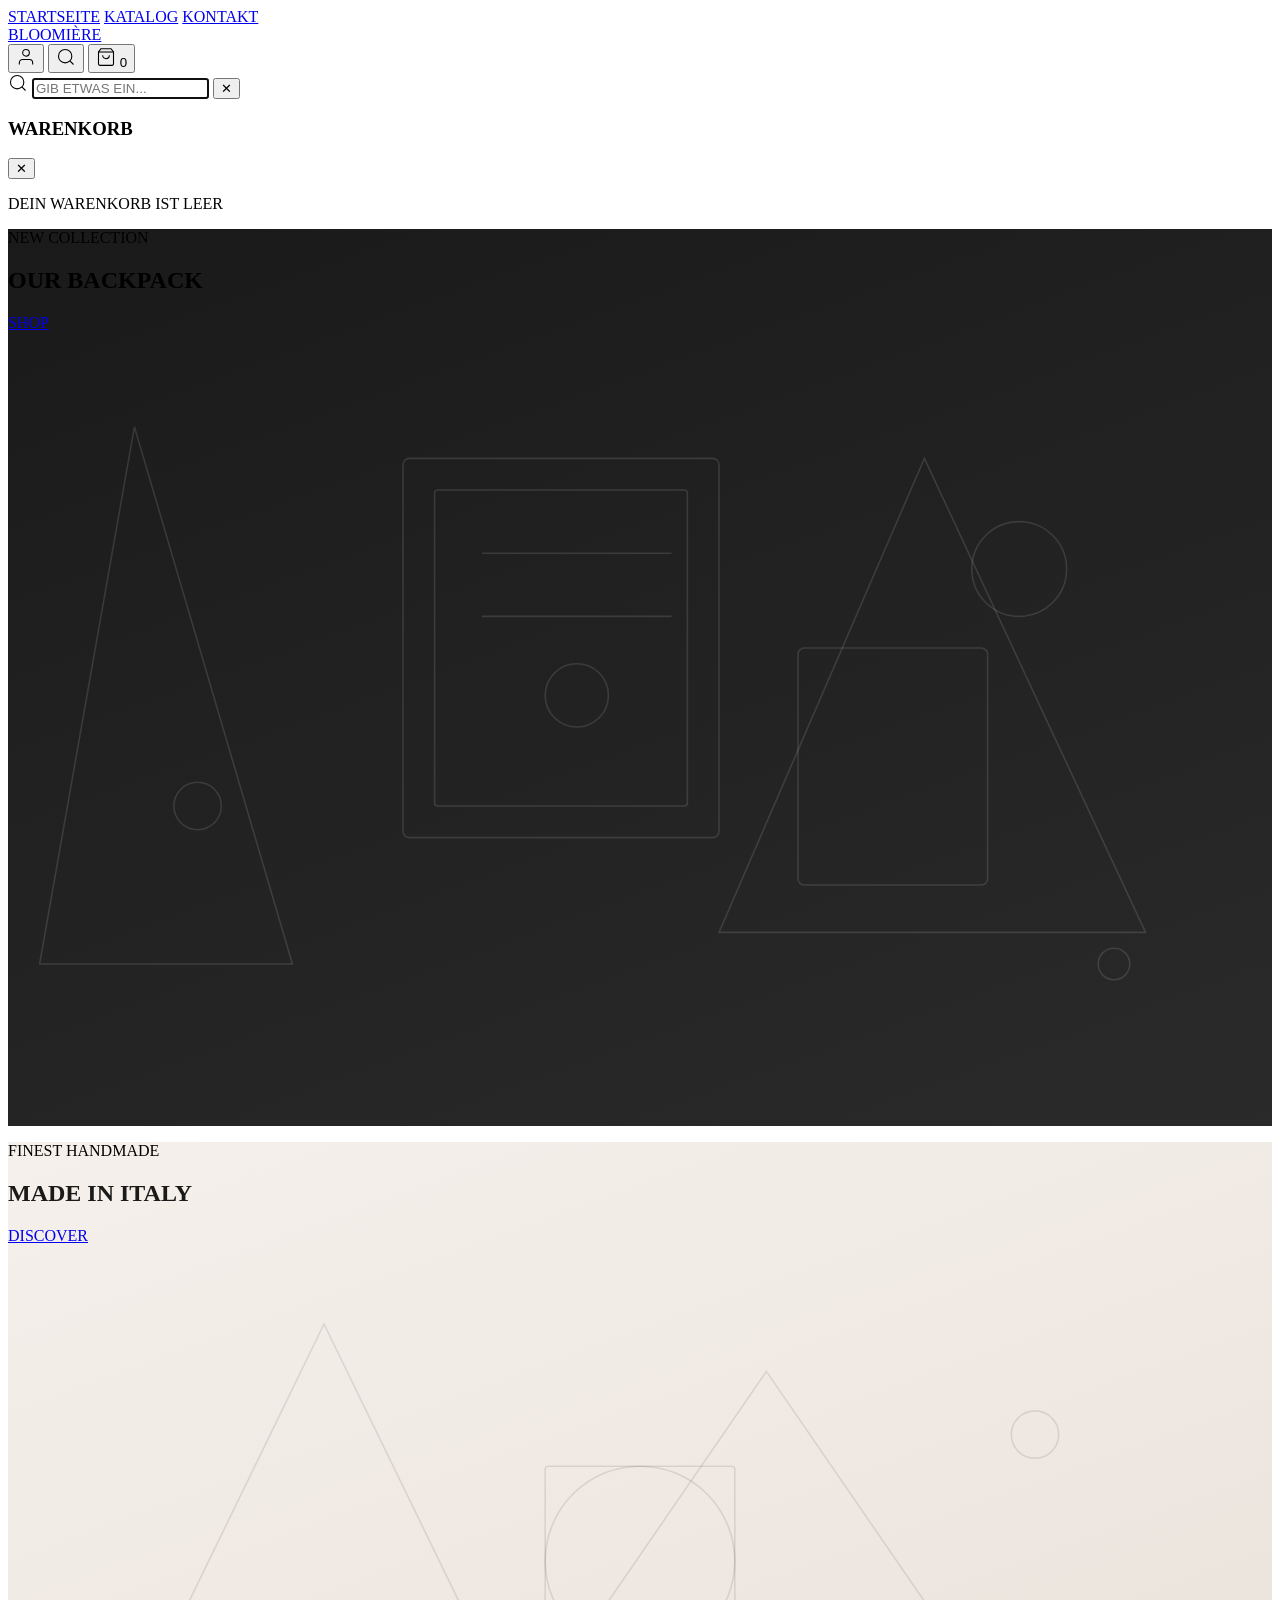
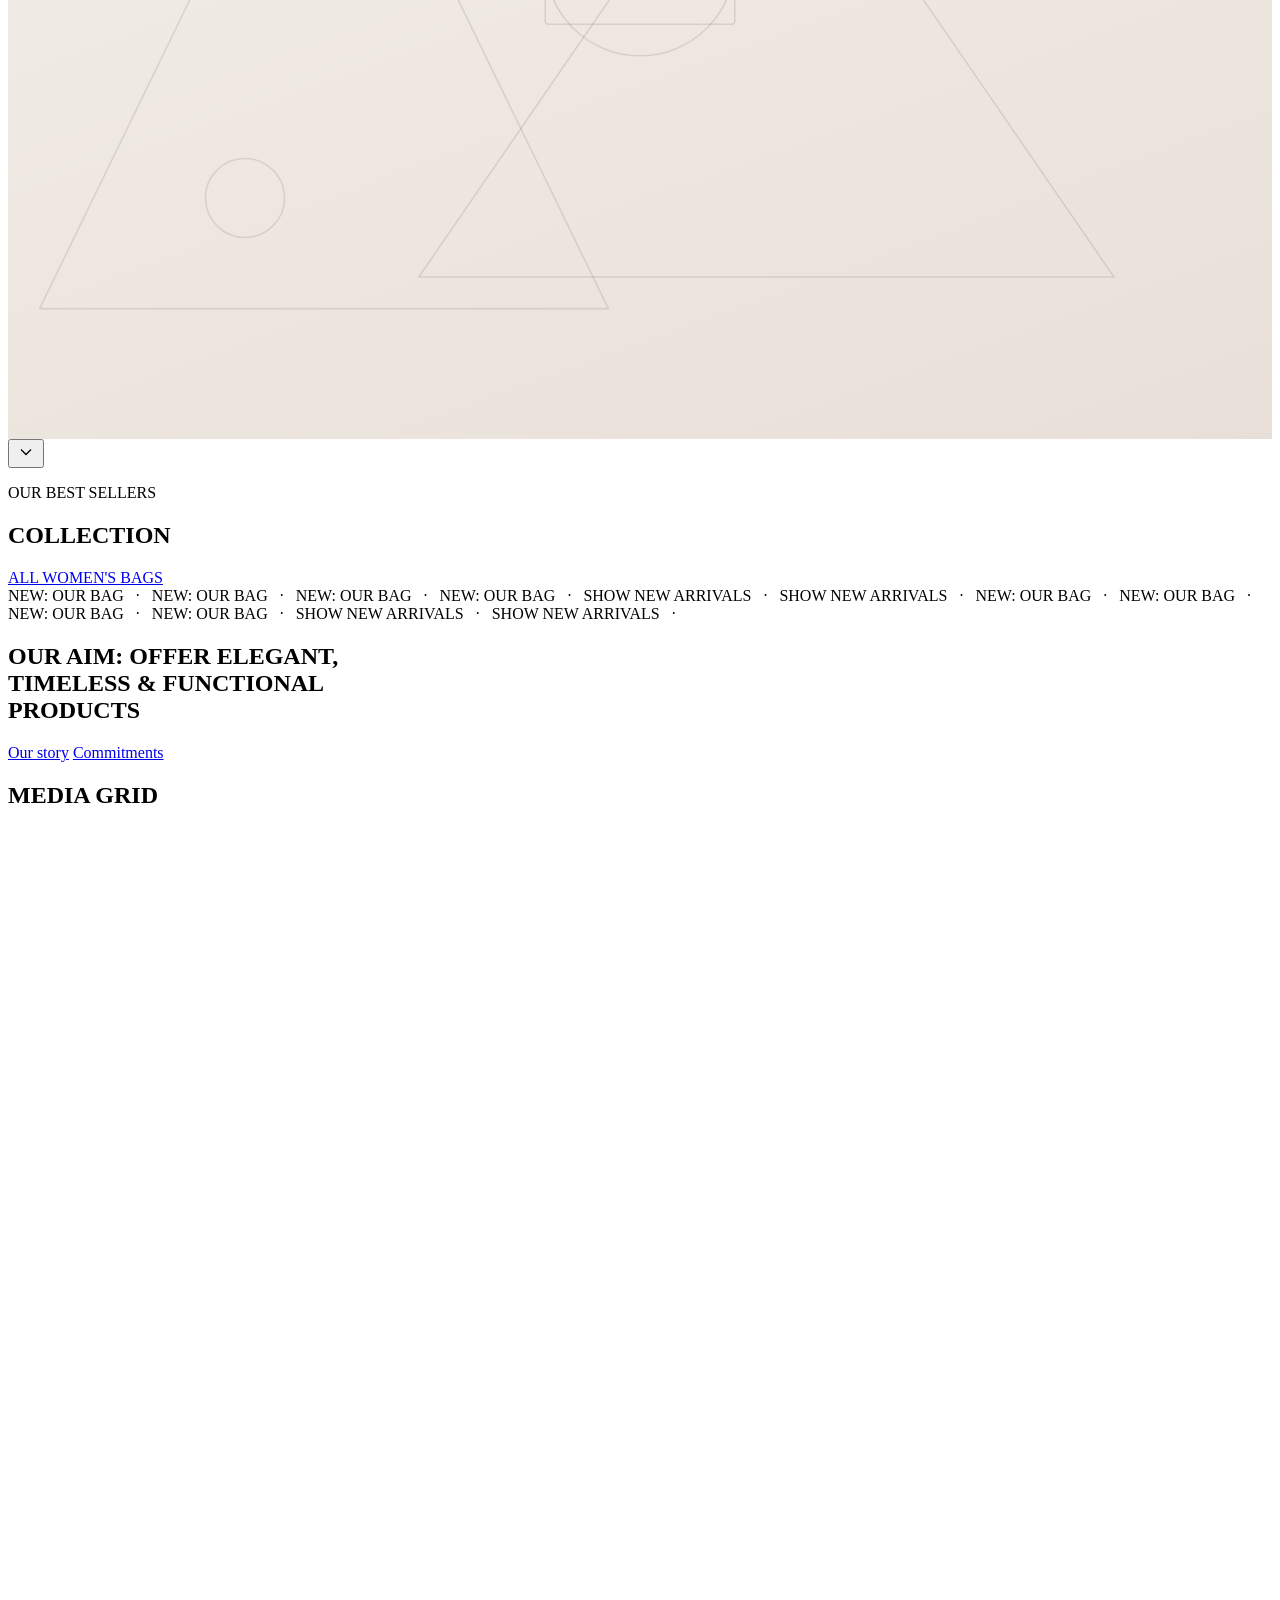
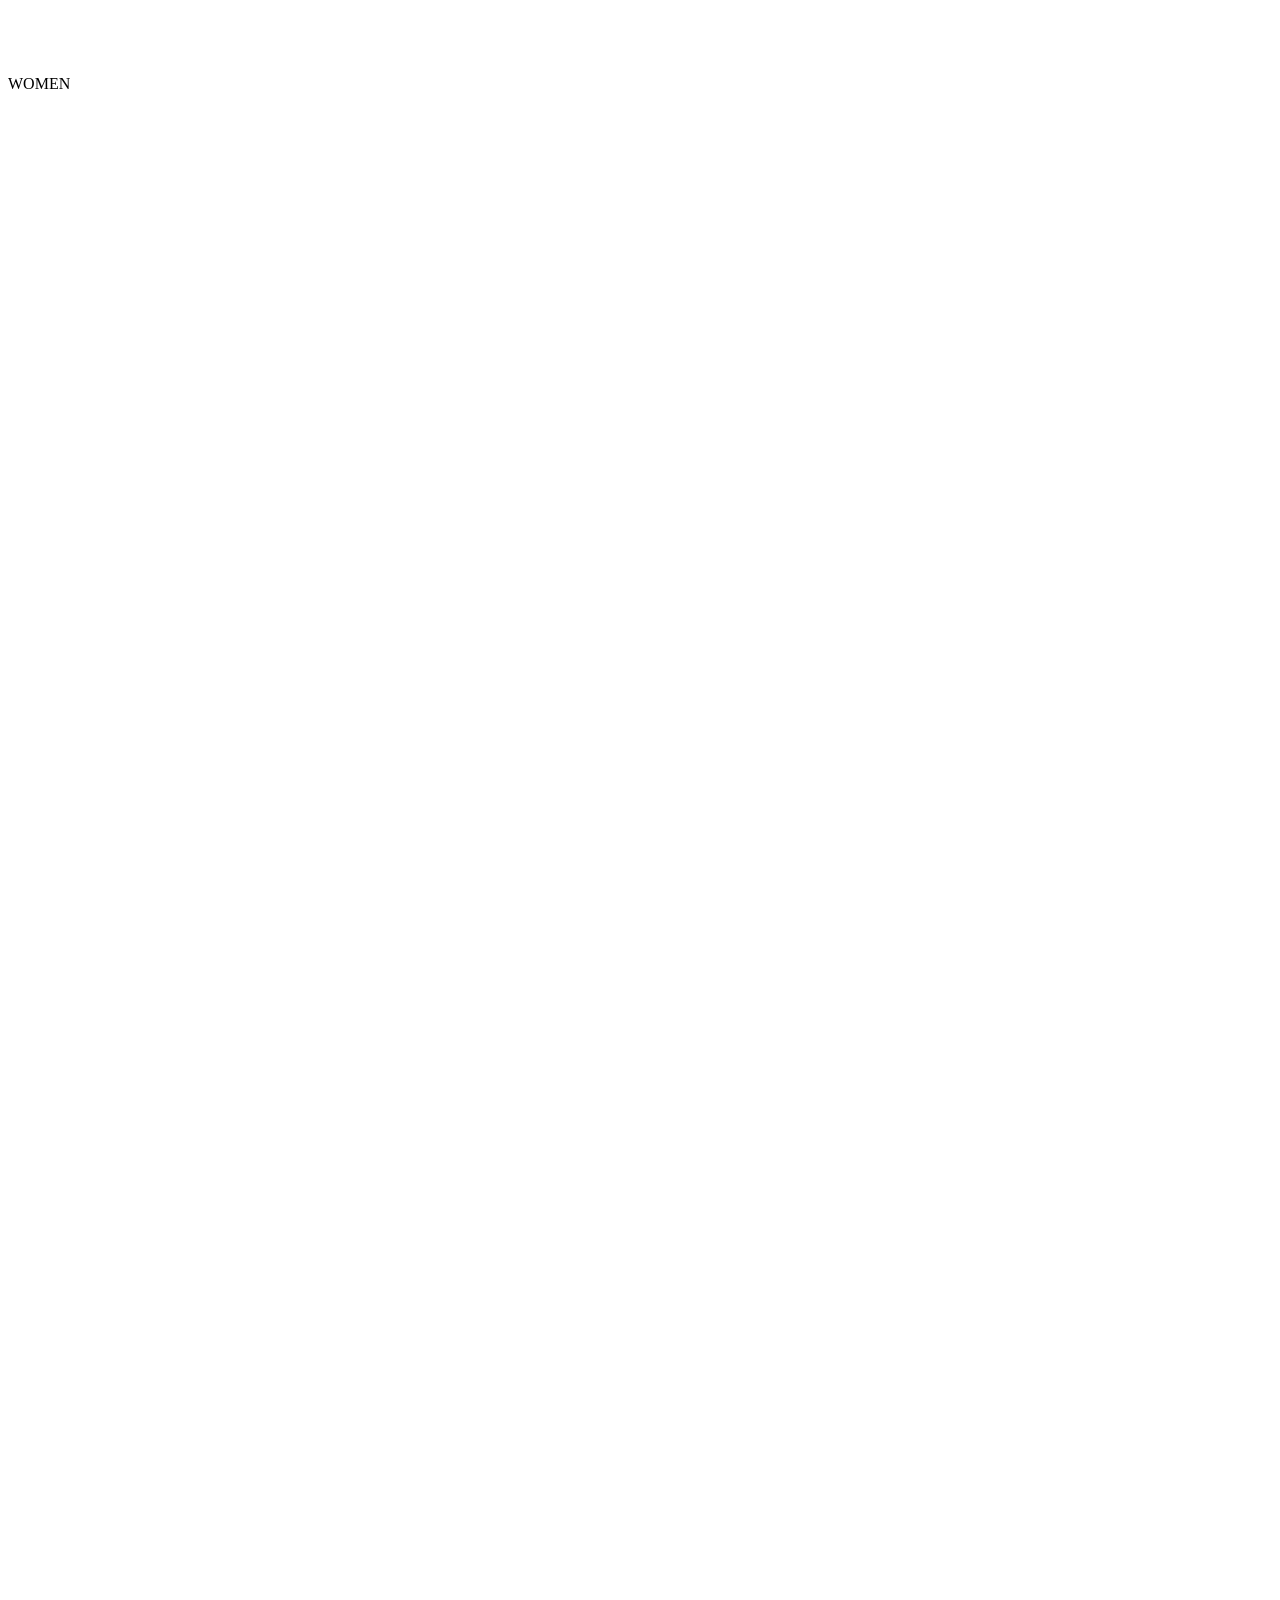
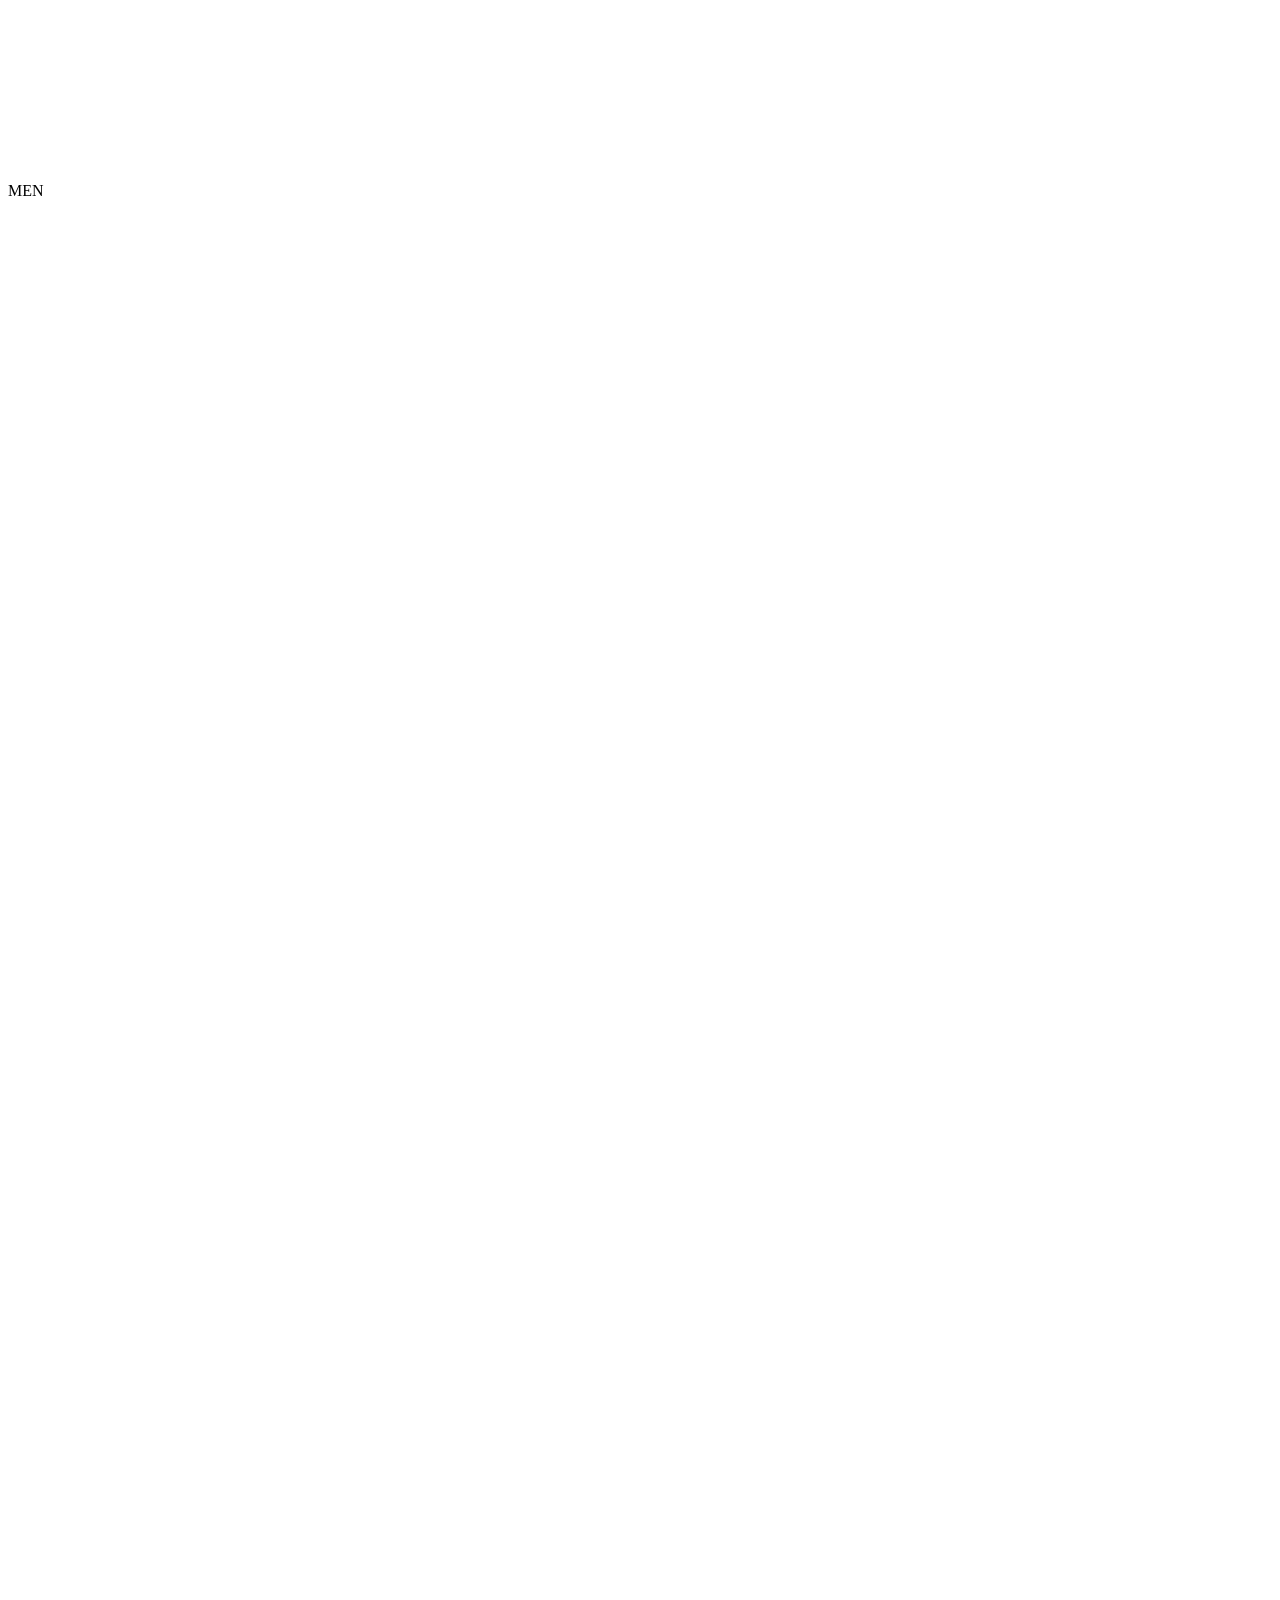
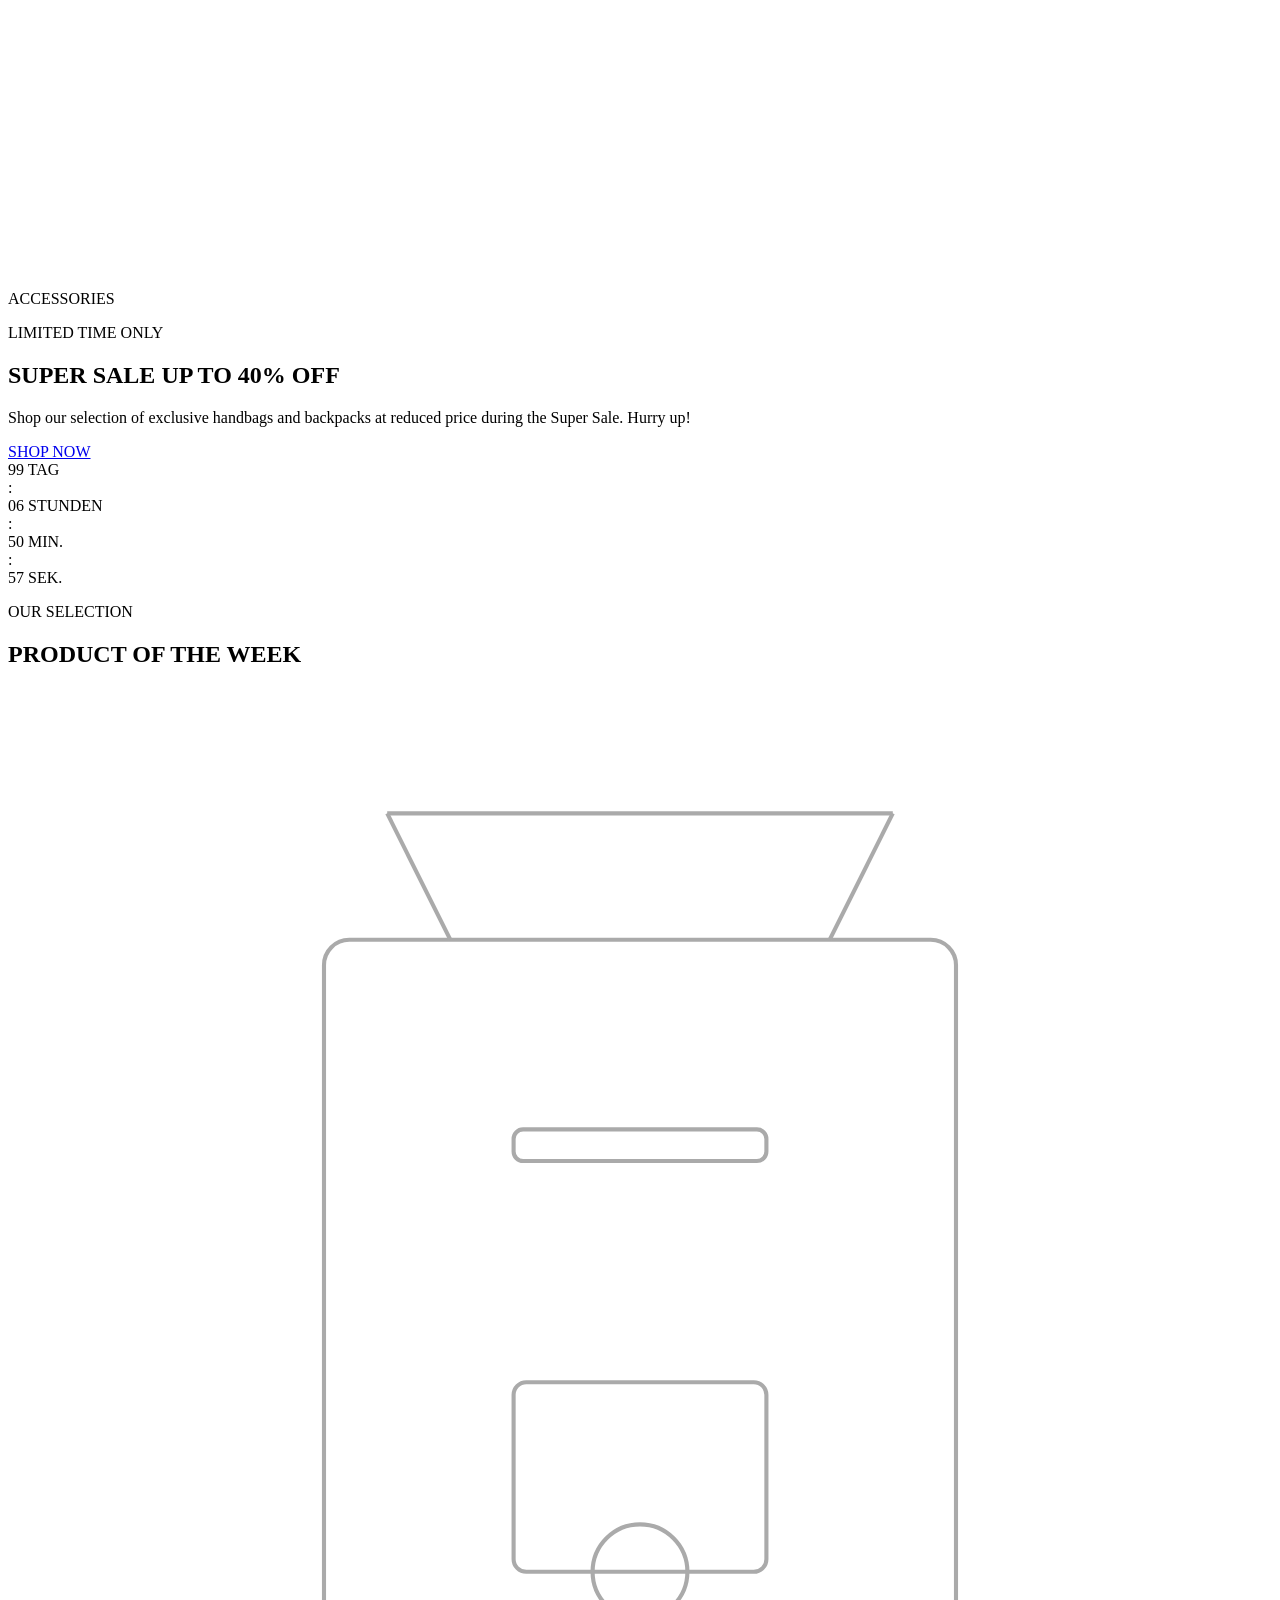
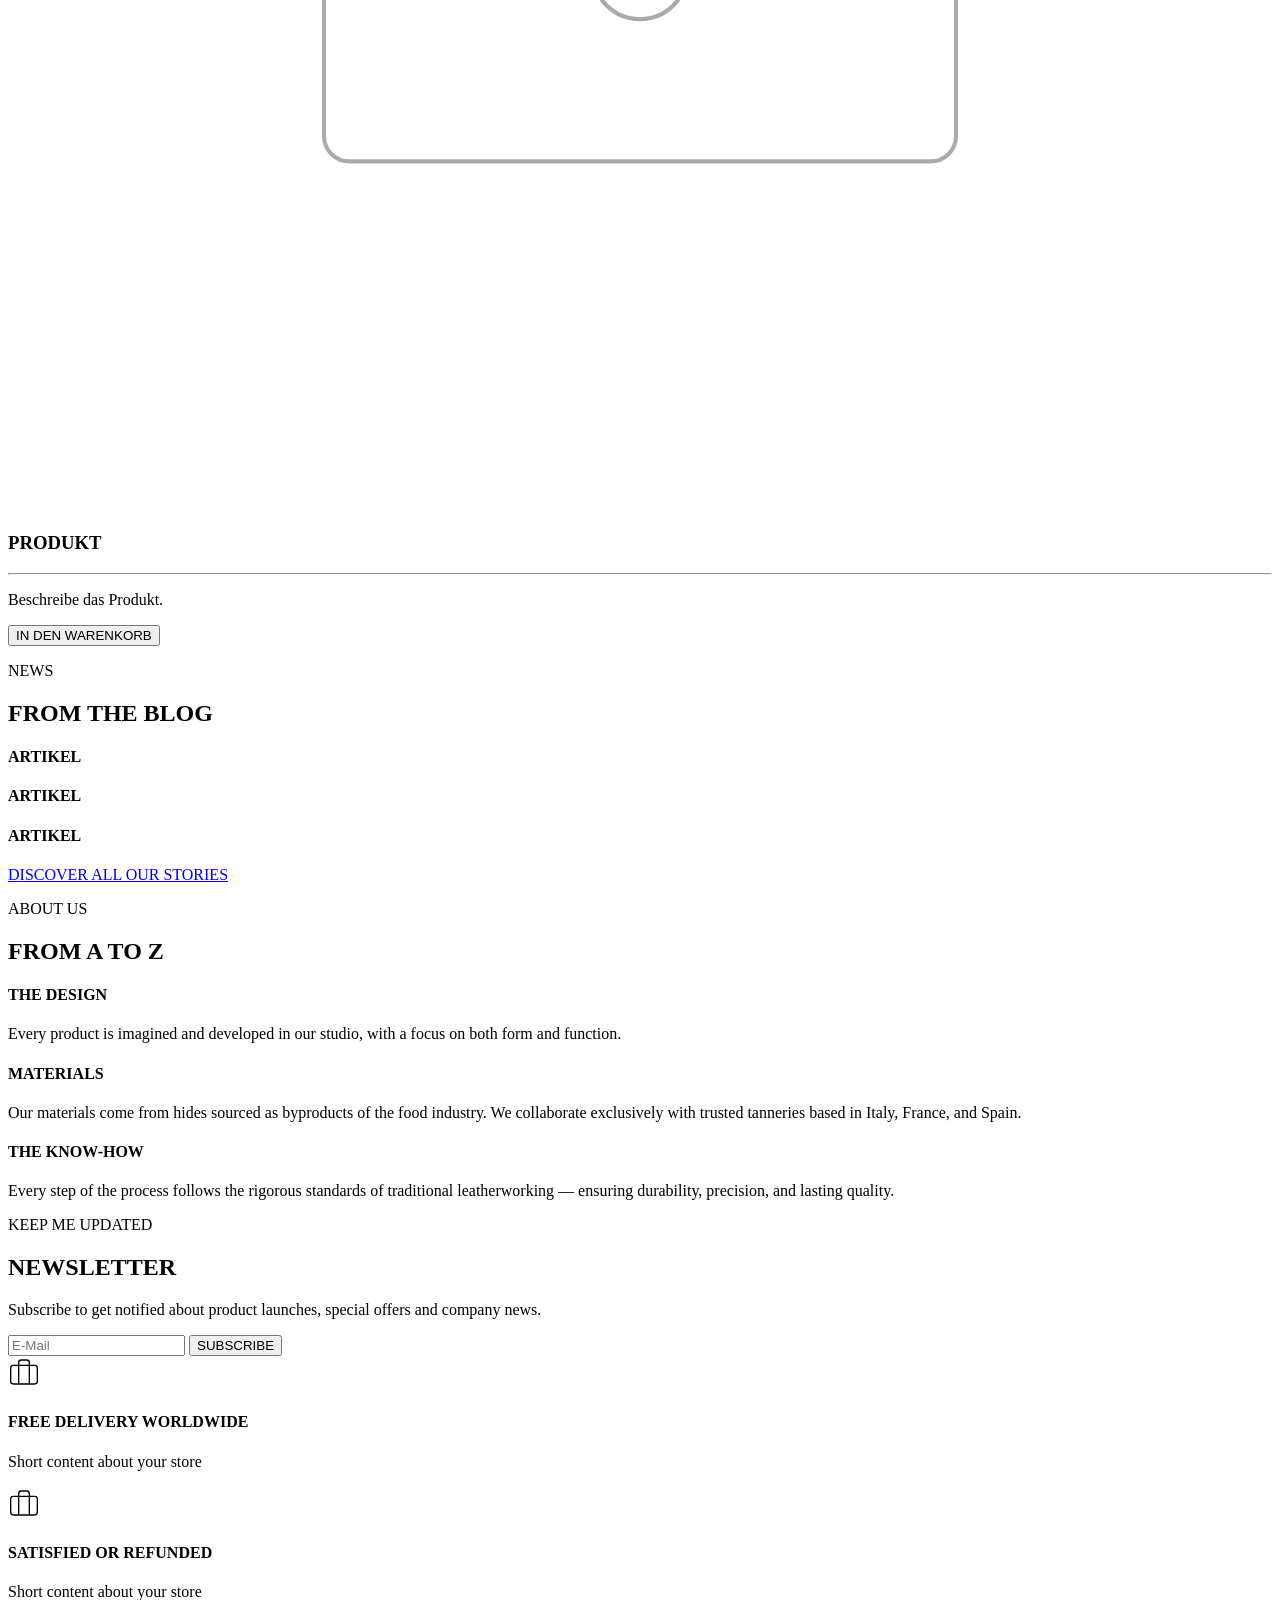
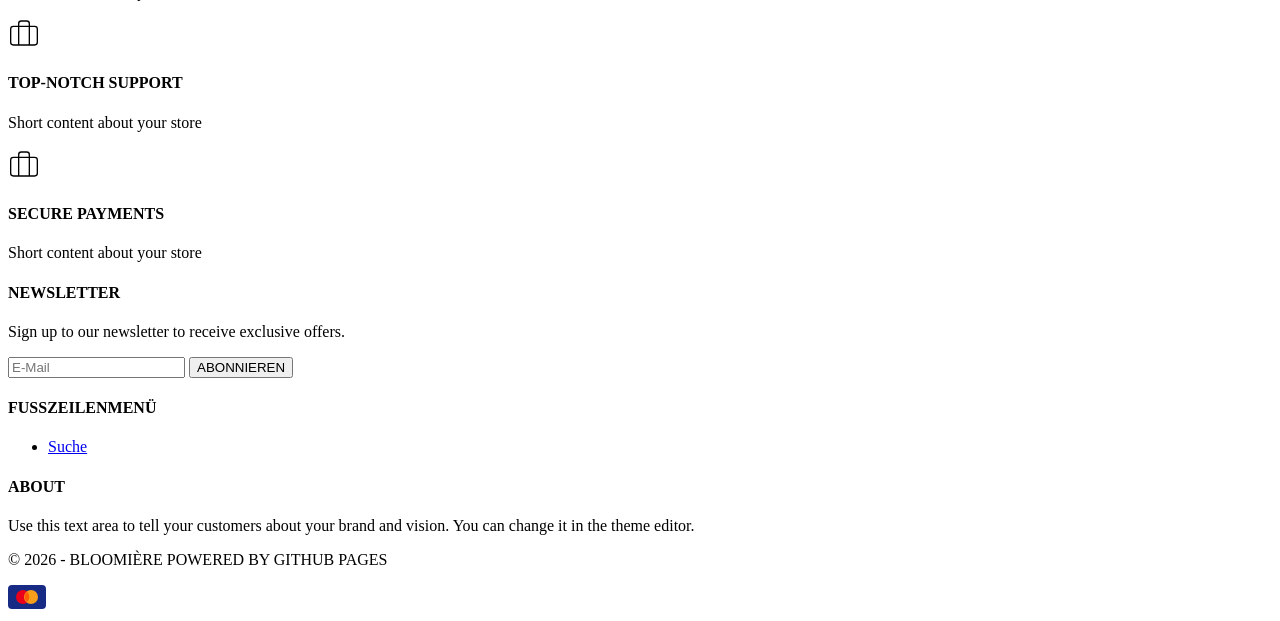
==== index.html @ 952fae88 "Add files via upload" ====
<!DOCTYPE html>
<html lang="en">
<head>
  <meta charset="UTF-8"/>
  <meta name="viewport" content="width=device-width, initial-scale=1.0"/>
  <title>BLOOMIÈRE</title>
  <link rel="stylesheet" href="css/style.css"/>
  <link href="https://fonts.googleapis.com/css2?family=Cormorant+Garamond:ital,wght@0,300;0,400;0,500;1,300;1,400&family=Jost:wght@200;300;400;500&display=swap" rel="stylesheet"/>
</head>
<body>

  <!-- ======================== HEADER ======================== -->
  <header class="header" id="header">
    <nav class="header__nav">
      <a href="index.html" class="nav__link">STARTSEITE</a>
      <a href="catalogue.html" class="nav__link">KATALOG</a>
      <a href="contact.html" class="nav__link">KONTAKT</a>
    </nav>

    <a href="index.html" class="header__logo">BLOOMIÈRE</a>

    <div class="header__icons">
      <button class="icon-btn" id="accountBtn" aria-label="Account">
        <svg width="20" height="20" viewBox="0 0 24 24" fill="none" stroke="currentColor" stroke-width="1.3"><path d="M20 21v-2a4 4 0 0 0-4-4H8a4 4 0 0 0-4 4v2"/><circle cx="12" cy="7" r="4"/></svg>
      </button>
      <button class="icon-btn" id="searchBtn" aria-label="Search">
        <svg width="20" height="20" viewBox="0 0 24 24" fill="none" stroke="currentColor" stroke-width="1.3"><circle cx="11" cy="11" r="8"/><path d="m21 21-4.35-4.35"/></svg>
      </button>
      <button class="icon-btn" id="cartBtn" aria-label="Cart">
        <svg width="20" height="20" viewBox="0 0 24 24" fill="none" stroke="currentColor" stroke-width="1.3"><path d="M6 2 3 6v14a2 2 0 0 0 2 2h14a2 2 0 0 0 2-2V6l-3-4z"/><line x1="3" y1="6" x2="21" y2="6"/><path d="M16 10a4 4 0 0 1-8 0"/></svg>
        <span class="cart-badge" id="cartBadge">0</span>
      </button>
    </div>
  </header>

  <!-- ======================== SEARCH OVERLAY ======================== -->
  <div class="search-overlay" id="searchOverlay">
    <div class="search-overlay__inner">
      <svg width="20" height="20" viewBox="0 0 24 24" fill="none" stroke="currentColor" stroke-width="1.3"><circle cx="11" cy="11" r="8"/><path d="m21 21-4.35-4.35"/></svg>
      <input type="text" placeholder="GIB ETWAS EIN..." class="search-input" autofocus/>
      <button class="search-close" id="searchClose">✕</button>
    </div>
  </div>

  <!-- ======================== CART DRAWER ======================== -->
  <div class="cart-drawer" id="cartDrawer">
    <div class="cart-drawer__header">
      <h3>WARENKORB</h3>
      <button class="cart-drawer__close" id="cartClose">✕</button>
    </div>
    <div class="cart-drawer__body">
      <p class="cart-empty">DEIN WARENKORB IST LEER</p>
    </div>
  </div>
  <div class="overlay" id="overlay"></div>

  <!-- ======================== HERO SLIDESHOW ======================== -->
  <section class="hero">
    <div class="hero__slide active" style="background: linear-gradient(160deg, #1a1a1a 0%, #2a2a2a 100%);">
      <div class="hero__slide-content">
        <p class="hero__eyebrow">NEW COLLECTION</p>
        <h1 class="hero__title">OUR BACKPACK</h1>
        <a href="catalogue.html" class="btn btn--outline-white">SHOP</a>
      </div>
      <!-- Decorative line art SVG background -->
      <svg class="hero__art" viewBox="0 0 800 500" fill="none" xmlns="http://www.w3.org/2000/svg">
        <g stroke="rgba(255,255,255,0.12)" stroke-width="1">
          <rect x="250" y="80" width="200" height="240" rx="4"/>
          <rect x="270" y="100" width="160" height="200" rx="2"/>
          <line x1="300" y1="140" x2="420" y2="140"/>
          <line x1="300" y1="180" x2="420" y2="180"/>
          <circle cx="360" cy="230" r="20"/>
          <polygon points="80,60 180,400 20,400"/>
          <polygon points="580,80 720,380 450,380"/>
          <circle cx="640" cy="150" r="30"/>
          <circle cx="120" cy="300" r="15"/>
          <circle cx="700" cy="400" r="10"/>
          <rect x="500" y="200" width="120" height="150" rx="4"/>
        </g>
      </svg>
    </div>
    <div class="hero__slide" style="background: linear-gradient(160deg, #f5f0eb 0%, #e8e0d8 100%);">
      <div class="hero__slide-content dark">
        <p class="hero__eyebrow">FINEST HANDMADE</p>
        <h1 class="hero__title" style="color:#1a1a1a">MADE IN ITALY</h1>
        <a href="catalogue.html" class="btn btn--outline-dark">DISCOVER</a>
      </div>
      <svg class="hero__art" viewBox="0 0 800 500" fill="none" xmlns="http://www.w3.org/2000/svg">
        <g stroke="rgba(0,0,0,0.1)" stroke-width="1">
          <polygon points="200,50 380,420 20,420"/>
          <polygon points="480,80 700,400 260,400"/>
          <circle cx="400" cy="200" r="60"/>
          <circle cx="150" cy="350" r="25"/>
          <circle cx="650" cy="120" r="15"/>
          <rect x="340" y="140" width="120" height="100" rx="2"/>
        </g>
      </svg>
    </div>
    <button class="hero__arrow hero__arrow--down" id="heroNext">
      <svg width="20" height="20" viewBox="0 0 24 24" fill="none" stroke="currentColor" stroke-width="1.5"><path d="m6 9 6 6 6-6"/></svg>
    </button>
  </section>

  <!-- ======================== BESTSELLERS ======================== -->
  <section class="section section--light">
    <div class="section__header">
      <p class="section__eyebrow">OUR BEST SELLERS</p>
      <h2 class="section__title">COLLECTION</h2>
    </div>
    <div class="products-grid" id="productsGrid">
      <!-- filled by JS -->
    </div>
    <div class="section__cta">
      <a href="catalogue.html" class="btn btn--black">ALL WOMEN'S BAGS</a>
    </div>
  </section>

  <!-- ======================== SCROLLING TEXT ======================== -->
  <div class="marquee">
    <div class="marquee__track">
      <span>NEW: OUR BAG &nbsp;&nbsp;·&nbsp;&nbsp; NEW: OUR BAG &nbsp;&nbsp;·&nbsp;&nbsp; NEW: OUR BAG &nbsp;&nbsp;·&nbsp;&nbsp; NEW: OUR BAG &nbsp;&nbsp;·&nbsp;&nbsp; SHOW NEW ARRIVALS &nbsp;&nbsp;·&nbsp;&nbsp; SHOW NEW ARRIVALS &nbsp;&nbsp;·&nbsp;&nbsp;</span>
      <span>NEW: OUR BAG &nbsp;&nbsp;·&nbsp;&nbsp; NEW: OUR BAG &nbsp;&nbsp;·&nbsp;&nbsp; NEW: OUR BAG &nbsp;&nbsp;·&nbsp;&nbsp; NEW: OUR BAG &nbsp;&nbsp;·&nbsp;&nbsp; SHOW NEW ARRIVALS &nbsp;&nbsp;·&nbsp;&nbsp; SHOW NEW ARRIVALS &nbsp;&nbsp;·&nbsp;&nbsp;</span>
    </div>
  </div>

  <!-- ======================== OUR AIM ======================== -->
  <section class="section section--light aim-section">
    <h2 class="aim-title">OUR AIM: OFFER ELEGANT,<br/>TIMELESS & FUNCTIONAL<br/>PRODUCTS</h2>
    <div class="aim-links">
      <a href="#" class="aim-link active">Our story</a>
      <a href="#" class="aim-link">Commitments</a>
    </div>
  </section>

  <!-- ======================== MEDIA GRID ======================== -->
  <section class="section section--light">
    <div class="section__header">
      <h2 class="section__title">MEDIA GRID</h2>
    </div>
    <div class="media-grid">
      <div class="media-card media-card--large media-card--dark">
        <svg viewBox="0 0 600 400" fill="none" xmlns="http://www.w3.org/2000/svg">
          <g stroke="rgba(255,255,255,0.3)" stroke-width="1.2">
            <ellipse cx="200" cy="250" rx="120" ry="80"/>
            <ellipse cx="200" cy="250" rx="80" ry="50"/>
            <line x1="130" y1="200" x2="80" y2="150"/>
            <line x1="270" y1="200" x2="320" y2="150"/>
            <rect x="160" y="270" width="80" height="40" rx="2"/>
            <polygon points="350,80 500,350 200,350"/>
            <rect x="380" y="160" width="80" height="100" rx="3"/>
          </g>
        </svg>
        <span class="media-card__label">WOMEN</span>
      </div>
      <div class="media-card media-card--dark">
        <svg viewBox="0 0 300 400" fill="none" xmlns="http://www.w3.org/2000/svg">
          <g stroke="rgba(255,255,255,0.3)" stroke-width="1.2">
            <rect x="40" y="60" width="100" height="80" rx="4"/>
            <rect x="160" y="60" width="100" height="80" rx="4"/>
            <rect x="40" y="160" width="100" height="80" rx="4"/>
            <rect x="160" y="160" width="100" height="80" rx="4"/>
            <circle cx="70" cy="100" r="25"/>
            <circle cx="200" cy="200" r="30"/>
            <ellipse cx="90" cy="280" rx="40" ry="20"/>
          </g>
        </svg>
        <span class="media-card__label">MEN</span>
      </div>
      <div class="media-card media-card--dark">
        <svg viewBox="0 0 300 400" fill="none" xmlns="http://www.w3.org/2000/svg">
          <g stroke="rgba(255,255,255,0.3)" stroke-width="1.2">
            <rect x="50" y="50" width="200" height="120" rx="4"/>
            <rect x="70" y="80" width="60" height="60" rx="3"/>
            <rect x="170" y="80" width="60" height="60" rx="3"/>
            <rect x="50" y="200" width="200" height="120" rx="4"/>
            <circle cx="150" cy="260" r="40"/>
          </g>
        </svg>
        <span class="media-card__label">ACCESSORIES</span>
      </div>
    </div>
  </section>

  <!-- ======================== COUNTDOWN BANNER ======================== -->
  <section class="countdown-section">
    <div class="countdown-section__text">
      <p class="countdown-section__eyebrow">LIMITED TIME ONLY</p>
      <h2 class="countdown-section__title">SUPER SALE UP TO 40% OFF</h2>
      <p class="countdown-section__sub">Shop our selection of exclusive handbags and backpacks at reduced price during the Super Sale. Hurry up!</p>
      <a href="catalogue.html" class="btn btn--outline-white">SHOP NOW</a>
    </div>
    <div class="countdown">
      <div class="countdown__block">
        <span class="countdown__num" id="days">99</span>
        <span class="countdown__label">TAG</span>
      </div>
      <span class="countdown__sep">:</span>
      <div class="countdown__block">
        <span class="countdown__num" id="hours">06</span>
        <span class="countdown__label">STUNDEN</span>
      </div>
      <span class="countdown__sep">:</span>
      <div class="countdown__block">
        <span class="countdown__num" id="minutes">50</span>
        <span class="countdown__label">MIN.</span>
      </div>
      <span class="countdown__sep">:</span>
      <div class="countdown__block">
        <span class="countdown__num" id="seconds">57</span>
        <span class="countdown__label">SEK.</span>
      </div>
    </div>
  </section>

  <!-- ======================== PRODUCT OF THE WEEK ======================== -->
  <section class="section section--light featured-product">
    <div class="section__header">
      <p class="section__eyebrow">OUR SELECTION</p>
      <h2 class="section__title">PRODUCT OF THE WEEK</h2>
    </div>
    <div class="featured-product__layout">
      <div class="featured-product__img">
        <svg viewBox="0 0 400 450" fill="none" xmlns="http://www.w3.org/2000/svg">
          <g stroke="#aaa" stroke-width="1.3">
            <rect x="100" y="80" width="200" height="260" rx="8"/>
            <line x1="140" y1="80" x2="120" y2="40"/>
            <line x1="260" y1="80" x2="280" y2="40"/>
            <line x1="120" y1="40" x2="280" y2="40"/>
            <rect x="160" y="140" width="80" height="10" rx="3"/>
            <rect x="160" y="220" width="80" height="60" rx="4"/>
            <circle cx="200" cy="280" r="15"/>
          </g>
        </svg>
      </div>
      <div class="featured-product__info">
        <h3 class="featured-product__name">PRODUKT</h3>
        <hr/>
        <p class="featured-product__desc">Beschreibe das Produkt.</p>
        <button class="btn btn--black full-width" onclick="addToCart('Product of the Week', 49.99)">IN DEN WARENKORB</button>
      </div>
    </div>
  </section>

  <!-- ======================== FROM THE BLOG ======================== -->
  <section class="section section--light">
    <div class="section__header">
      <p class="section__eyebrow">NEWS</p>
      <h2 class="section__title">FROM THE BLOG</h2>
    </div>
    <div class="blog-grid">
      <article class="blog-card">
        <div class="blog-card__img blog-card__img--dark"></div>
        <h4 class="blog-card__title">ARTIKEL</h4>
      </article>
      <article class="blog-card">
        <div class="blog-card__img blog-card__img--dark"></div>
        <h4 class="blog-card__title">ARTIKEL</h4>
      </article>
      <article class="blog-card">
        <div class="blog-card__img blog-card__img--dark"></div>
        <h4 class="blog-card__title">ARTIKEL</h4>
      </article>
    </div>
    <div class="section__cta">
      <a href="#" class="btn btn--black">DISCOVER ALL OUR STORIES</a>
    </div>
  </section>

  <!-- ======================== FROM A TO Z ======================== -->
  <section class="section section--light">
    <div class="section__header">
      <p class="section__eyebrow">ABOUT US</p>
      <h2 class="section__title">FROM A TO Z</h2>
    </div>
    <div class="values-grid">
      <div class="values-card">
        <h4>THE DESIGN</h4>
        <p>Every product is imagined and developed in our studio, with a focus on both form and function.</p>
      </div>
      <div class="values-card">
        <h4>MATERIALS</h4>
        <p>Our materials come from hides sourced as byproducts of the food industry. We collaborate exclusively with trusted tanneries based in Italy, France, and Spain.</p>
      </div>
      <div class="values-card">
        <h4>THE KNOW-HOW</h4>
        <p>Every step of the process follows the rigorous standards of traditional leatherworking — ensuring durability, precision, and lasting quality.</p>
      </div>
    </div>
  </section>

  <!-- ======================== NEWSLETTER ======================== -->
  <section class="newsletter">
    <p class="newsletter__eyebrow">KEEP ME UPDATED</p>
    <h2 class="newsletter__title">NEWSLETTER</h2>
    <p class="newsletter__sub">Subscribe to get notified about product launches, special offers and company news.</p>
    <div class="newsletter__form">
      <input type="email" placeholder="E-Mail" class="newsletter__input"/>
      <button class="btn btn--outline-white">SUBSCRIBE</button>
    </div>
  </section>

  <!-- ======================== TRUST ICONS ======================== -->
  <section class="trust-bar">
    <div class="trust-item">
      <svg width="32" height="32" viewBox="0 0 24 24" fill="none" stroke="currentColor" stroke-width="1"><rect x="2" y="7" width="20" height="14" rx="2"/><path d="M16 21V5a2 2 0 0 0-2-2h-4a2 2 0 0 0-2 2v16"/></svg>
      <h4>FREE DELIVERY WORLDWIDE</h4>
      <p>Short content about your store</p>
    </div>
    <div class="trust-item">
      <svg width="32" height="32" viewBox="0 0 24 24" fill="none" stroke="currentColor" stroke-width="1"><rect x="2" y="7" width="20" height="14" rx="2"/><path d="M16 21V5a2 2 0 0 0-2-2h-4a2 2 0 0 0-2 2v16"/></svg>
      <h4>SATISFIED OR REFUNDED</h4>
      <p>Short content about your store</p>
    </div>
    <div class="trust-item">
      <svg width="32" height="32" viewBox="0 0 24 24" fill="none" stroke="currentColor" stroke-width="1"><rect x="2" y="7" width="20" height="14" rx="2"/><path d="M16 21V5a2 2 0 0 0-2-2h-4a2 2 0 0 0-2 2v16"/></svg>
      <h4>TOP-NOTCH SUPPORT</h4>
      <p>Short content about your store</p>
    </div>
    <div class="trust-item">
      <svg width="32" height="32" viewBox="0 0 24 24" fill="none" stroke="currentColor" stroke-width="1"><rect x="2" y="7" width="20" height="14" rx="2"/><path d="M16 21V5a2 2 0 0 0-2-2h-4a2 2 0 0 0-2 2v16"/></svg>
      <h4>SECURE PAYMENTS</h4>
      <p>Short content about your store</p>
    </div>
  </section>

  <!-- ======================== FOOTER ======================== -->
  <footer class="footer">
    <div class="footer__cols">
      <div class="footer__col">
        <h4>NEWSLETTER</h4>
        <p>Sign up to our newsletter to receive exclusive offers.</p>
        <input type="email" placeholder="E-Mail" class="footer__input"/>
        <button class="btn btn--black footer__sub-btn">ABONNIEREN</button>
      </div>
      <div class="footer__col">
        <h4>FUSSZEILENMENÜ</h4>
        <ul>
          <li><a href="#">Suche</a></li>
        </ul>
      </div>
      <div class="footer__col">
        <h4>ABOUT</h4>
        <p>Use this text area to tell your customers about your brand and vision. You can change it in the theme editor.</p>
      </div>
    </div>
    <div class="footer__bottom">
      <p>© 2026 - BLOOMIÈRE POWERED BY GITHUB PAGES</p>
      <svg width="38" height="24" viewBox="0 0 38 24" fill="none"><rect width="38" height="24" rx="4" fill="#172B85"/><circle cx="15" cy="12" r="7" fill="#EB001B"/><circle cx="23" cy="12" r="7" fill="#F79E1B"/><path d="M19 6.8a7 7 0 0 1 0 10.4A7 7 0 0 1 19 6.8z" fill="#FF5F00"/></svg>
    </div>
  </footer>

  <script src="js/main.js"></script>
</body>
</html>
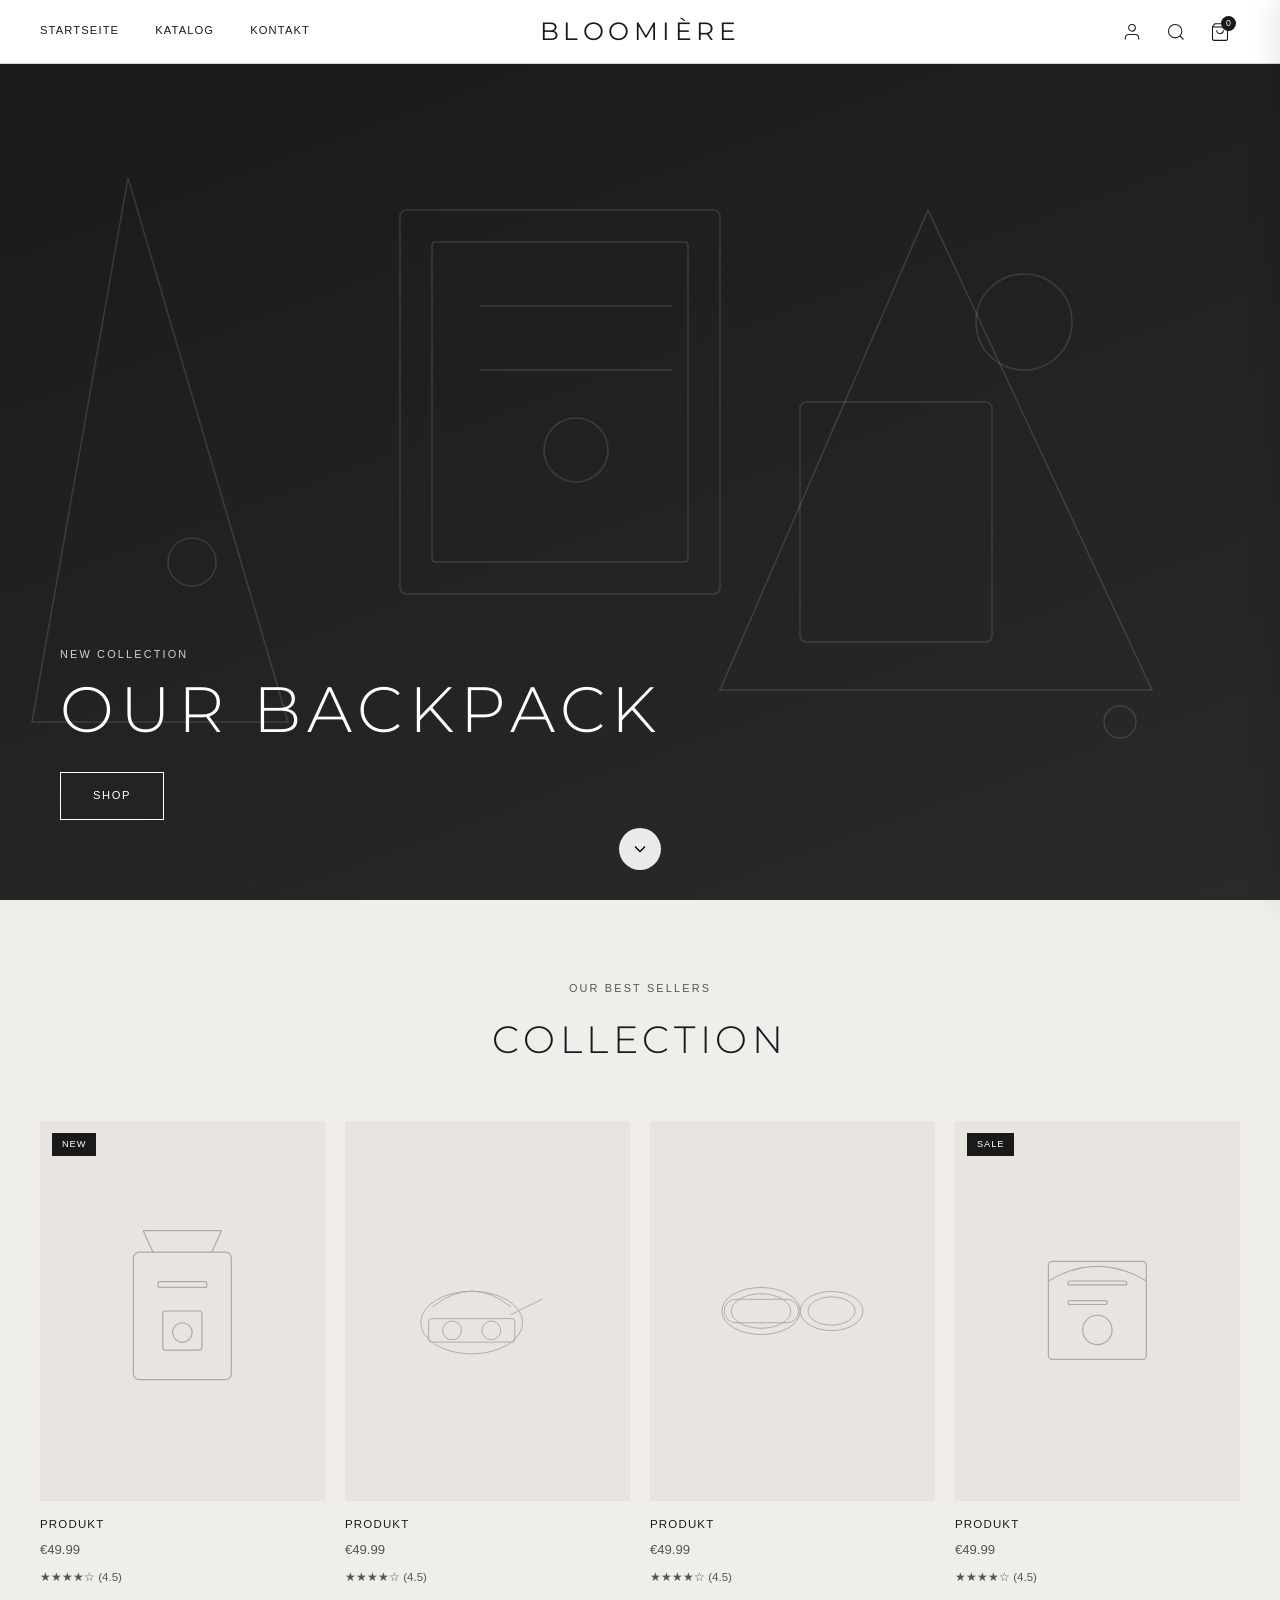
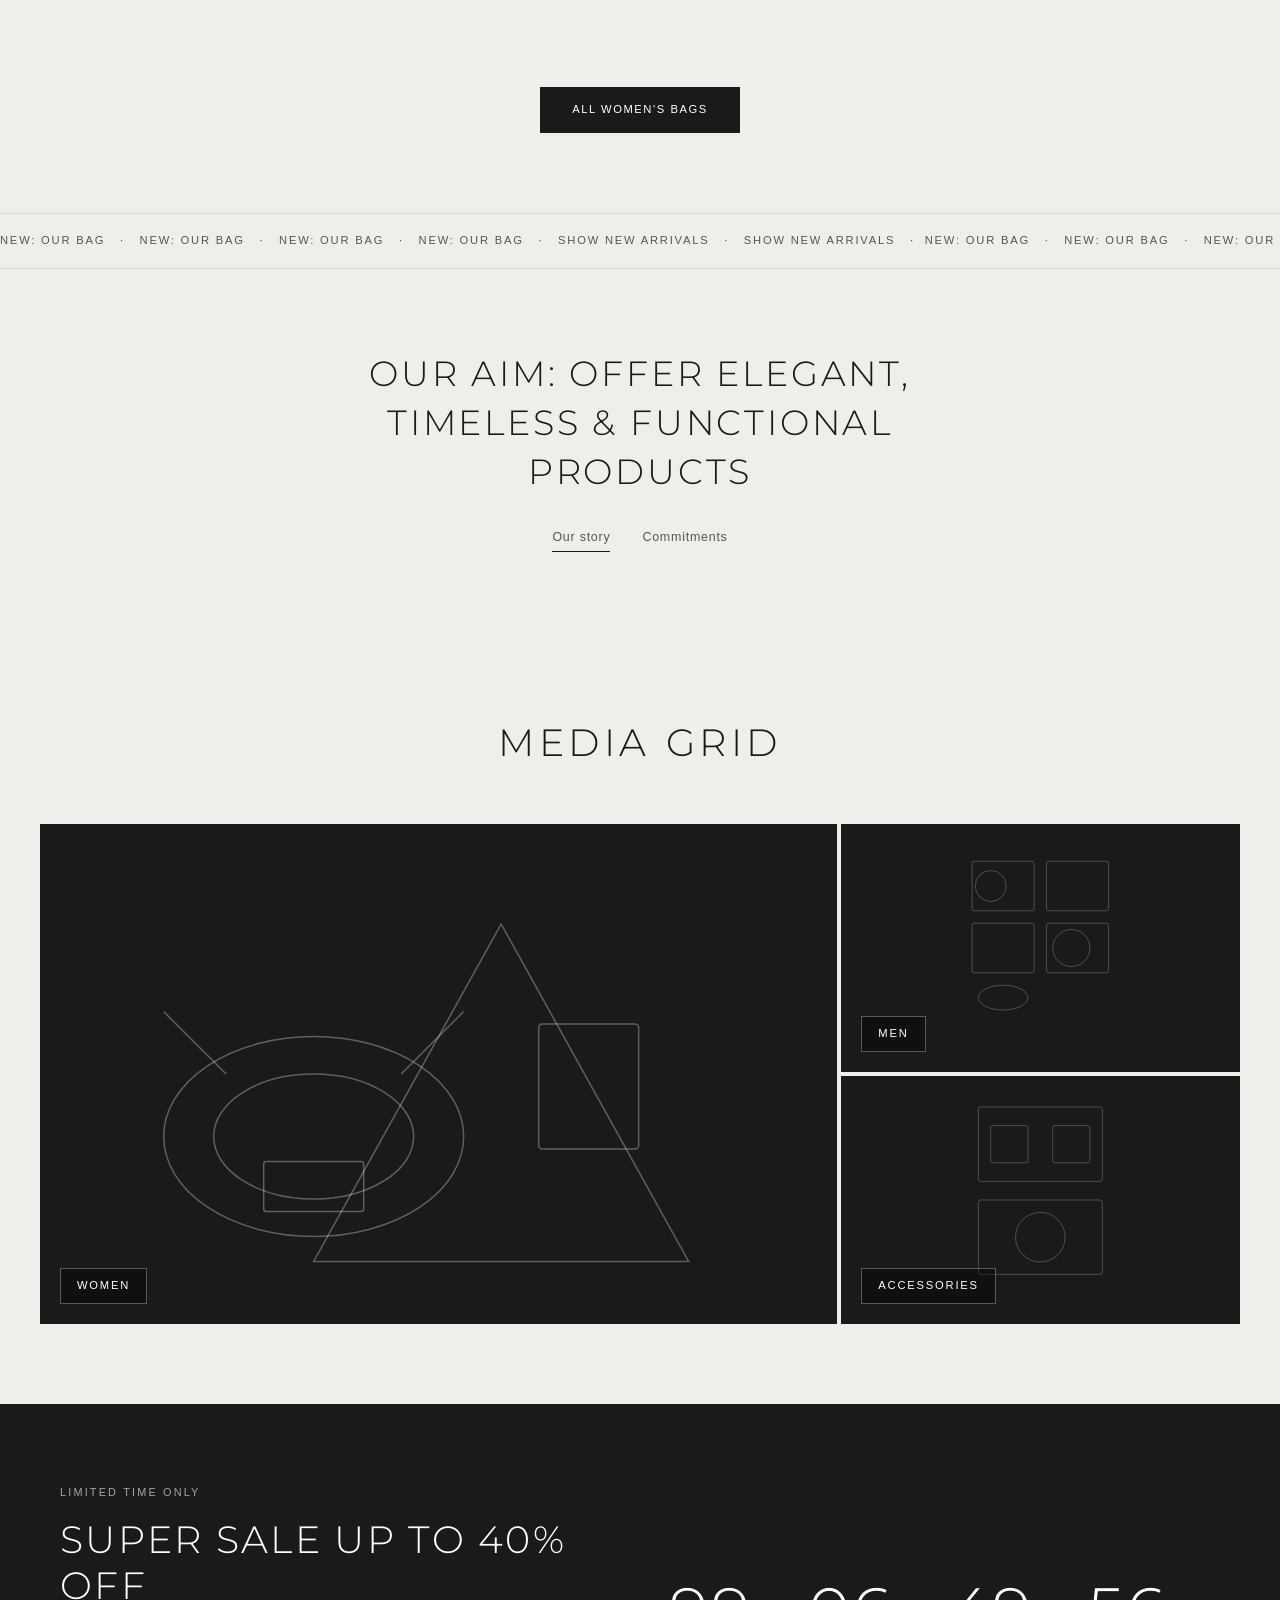
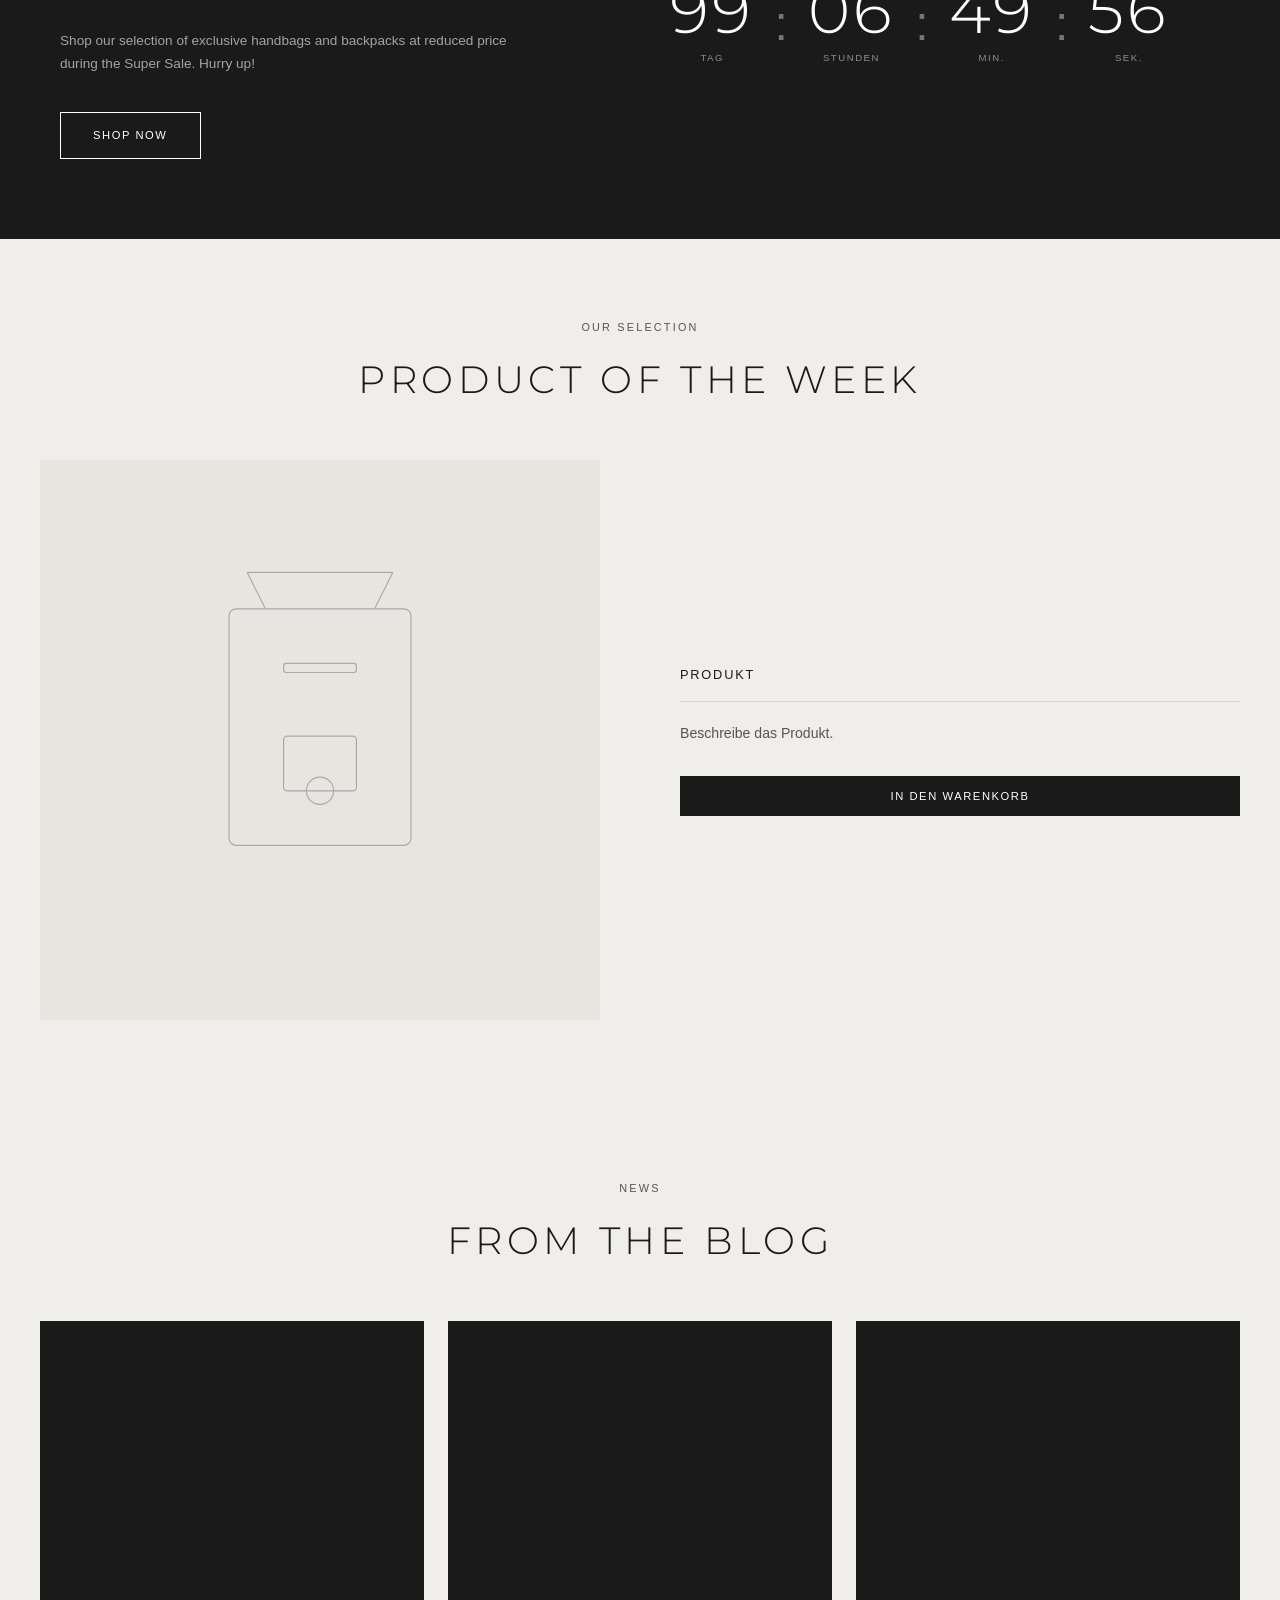
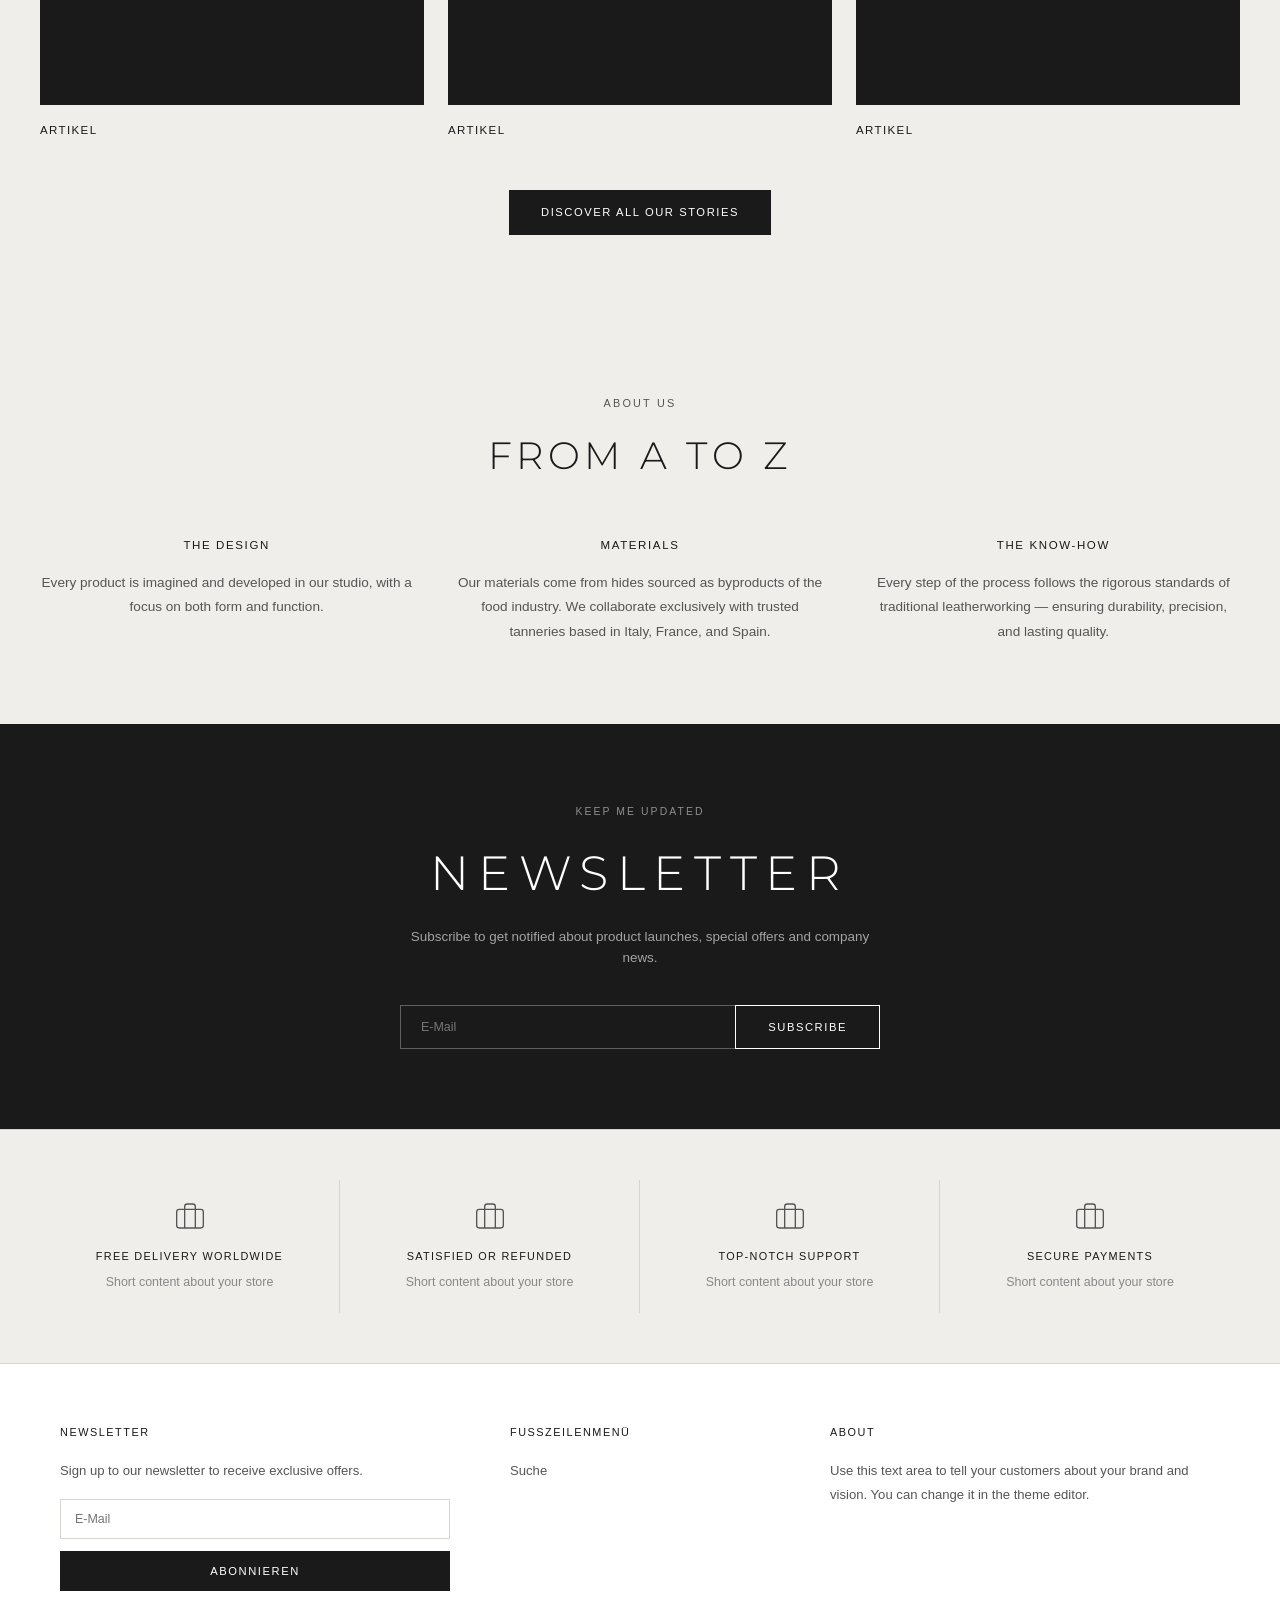
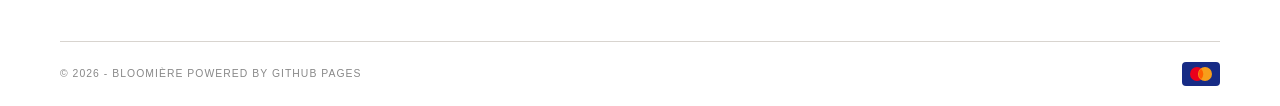
==== commit a9817b60: "Update index.html" ====
--- a/index.html
+++ b/index.html
@@ -5,7 +5,7 @@
   <meta name="viewport" content="width=device-width, initial-scale=1.0"/>
   <title>BLOOMIÈRE</title>
   <link rel="stylesheet" href="css/style.css"/>
-  <link href="https://fonts.googleapis.com/css2?family=Cormorant+Garamond:ital,wght@0,300;0,400;0,500;1,300;1,400&family=Jost:wght@200;300;400;500&display=swap" rel="stylesheet"/>
+ <link href="https://fonts.googleapis.com/css2?family=Montserrat:wght@200;300;400;500;600&display=swap" rel="stylesheet"/>
 </head>
 <body>
 
--- a/css/style.css
+++ b/css/style.css
@@ -0,0 +1,993 @@
+/* ================================================
+   BLOOMIÈRE — style.css
+   Matches Shopify Prestige theme aesthetic
+   Edit :root variables to customise everything
+   ================================================ */
+
+:root {
+  --black: #1a1a1a;
+  --white: #ffffff;
+  --light-bg: #f0eeeb;
+  --mid-bg: #e8e4df;
+  --border: #d8d4cf;
+  --text: #1a1a1a;
+  --text-mid: #555;
+  --text-light: #888;
+  --font-display: 'Montserrat', serif;
+  --font-body: 'Jost', sans-serif;
+  --header-h: 64px;
+  --max-w: 1200px;
+  --ease: cubic-bezier(0.4, 0, 0.2, 1);
+}
+
+*, *::before, *::after { box-sizing: border-box; margin: 0; padding: 0; }
+html { scroll-behavior: smooth; font-size: 16px; }
+body {
+  font-family: var(--font-body);
+  font-weight: 300;
+  color: var(--text);
+  background: var(--white);
+  overflow-x: hidden;
+  line-height: 1.6;
+}
+a { text-decoration: none; color: inherit; transition: opacity 0.2s; }
+a:hover { opacity: 0.7; }
+ul { list-style: none; }
+img, svg { display: block; }
+
+/* ================================================
+   BUTTONS
+   ================================================ */
+.btn {
+  display: inline-block;
+  font-family: var(--font-body);
+  font-size: 0.7rem;
+  font-weight: 400;
+  letter-spacing: 0.14em;
+  text-transform: uppercase;
+  padding: 14px 32px;
+  cursor: pointer;
+  border: none;
+  transition: all 0.25s var(--ease);
+  white-space: nowrap;
+}
+.btn--black { background: var(--black); color: var(--white); }
+.btn--black:hover { background: #333; opacity: 1; }
+.btn--outline-white {
+  background: transparent;
+  color: var(--white);
+  border: 1px solid var(--white);
+}
+.btn--outline-white:hover { background: var(--white); color: var(--black); opacity: 1; }
+.btn--outline-dark {
+  background: transparent;
+  color: var(--black);
+  border: 1px solid var(--black);
+}
+.btn--outline-dark:hover { background: var(--black); color: var(--white); opacity: 1; }
+.full-width { width: 100%; text-align: center; }
+
+/* ================================================
+   HEADER
+   ================================================ */
+.header {
+  position: sticky;
+  top: 0;
+  z-index: 200;
+  background: var(--white);
+  border-bottom: 1px solid var(--border);
+  display: grid;
+  grid-template-columns: 1fr auto 1fr;
+  align-items: center;
+  padding: 0 40px;
+  height: var(--header-h);
+  transition: box-shadow 0.3s;
+}
+.header.scrolled { box-shadow: 0 2px 16px rgba(0,0,0,0.06); }
+
+.header__nav {
+  display: flex;
+  gap: 36px;
+  align-items: center;
+}
+.nav__link {
+  font-size: 0.7rem;
+  font-weight: 400;
+  letter-spacing: 0.1em;
+  text-transform: uppercase;
+  color: var(--text);
+  position: relative;
+  padding-bottom: 2px;
+}
+.nav__link::after {
+  content: '';
+  position: absolute;
+  bottom: 0; left: 0;
+  width: 0; height: 1px;
+  background: var(--black);
+  transition: width 0.3s;
+}
+.nav__link:hover::after { width: 100%; }
+.nav__link:hover { opacity: 1; }
+
+.header__logo {
+  font-family: var(--font-display);
+  font-size: 1.55rem;
+  font-weight: 400;
+  letter-spacing: 0.18em;
+  color: var(--black);
+  text-align: center;
+}
+.header__logo:hover { opacity: 1; }
+
+.header__icons {
+  display: flex;
+  justify-content: flex-end;
+  align-items: center;
+  gap: 4px;
+}
+.icon-btn {
+  background: none;
+  border: none;
+  cursor: pointer;
+  color: var(--black);
+  padding: 10px;
+  position: relative;
+  transition: opacity 0.2s;
+}
+.icon-btn:hover { opacity: 0.5; }
+.cart-badge {
+  position: absolute;
+  top: 4px; right: 4px;
+  background: var(--black);
+  color: var(--white);
+  font-size: 0.55rem;
+  font-family: var(--font-body);
+  width: 15px; height: 15px;
+  border-radius: 50%;
+  display: flex;
+  align-items: center;
+  justify-content: center;
+}
+
+/* ================================================
+   SEARCH OVERLAY
+   ================================================ */
+.search-overlay {
+  position: fixed;
+  top: 0; left: 0; right: 0;
+  background: var(--white);
+  z-index: 300;
+  padding: 0 40px;
+  height: var(--header-h);
+  border-bottom: 1px solid var(--border);
+  transform: translateY(-100%);
+  transition: transform 0.35s var(--ease);
+}
+.search-overlay.open { transform: translateY(0); }
+.search-overlay__inner {
+  display: flex;
+  align-items: center;
+  gap: 16px;
+  height: 100%;
+  max-width: var(--max-w);
+  margin: 0 auto;
+}
+.search-input {
+  flex: 1;
+  border: none;
+  outline: none;
+  font-family: var(--font-body);
+  font-size: 0.8rem;
+  font-weight: 300;
+  letter-spacing: 0.08em;
+  text-transform: uppercase;
+  background: transparent;
+  color: var(--text);
+}
+.search-close {
+  background: none;
+  border: none;
+  cursor: pointer;
+  font-size: 1rem;
+  color: var(--text-light);
+  transition: opacity 0.2s;
+}
+.search-close:hover { opacity: 0.5; }
+
+/* ================================================
+   CART DRAWER
+   ================================================ */
+.cart-drawer {
+  position: fixed;
+  top: 0; right: -420px;
+  width: 420px;
+  height: 100vh;
+  background: var(--white);
+  z-index: 300;
+  transition: right 0.4s var(--ease);
+  box-shadow: -4px 0 30px rgba(0,0,0,0.1);
+  display: flex;
+  flex-direction: column;
+}
+.cart-drawer.open { right: 0; }
+.cart-drawer__header {
+  display: flex;
+  justify-content: space-between;
+  align-items: center;
+  padding: 24px 30px;
+  border-bottom: 1px solid var(--border);
+}
+.cart-drawer__header h3 {
+  font-size: 0.75rem;
+  font-weight: 400;
+  letter-spacing: 0.15em;
+}
+.cart-drawer__close {
+  background: none;
+  border: none;
+  cursor: pointer;
+  font-size: 1.1rem;
+  color: var(--text-light);
+}
+.cart-drawer__body {
+  flex: 1;
+  display: flex;
+  align-items: center;
+  justify-content: center;
+}
+.cart-empty {
+  font-size: 0.75rem;
+  letter-spacing: 0.1em;
+  color: var(--text-light);
+}
+
+.overlay {
+  position: fixed;
+  inset: 0;
+  background: rgba(0,0,0,0.35);
+  z-index: 250;
+  opacity: 0;
+  pointer-events: none;
+  transition: opacity 0.3s;
+}
+.overlay.active { opacity: 1; pointer-events: all; }
+
+/* ================================================
+   HERO
+   ================================================ */
+.hero {
+  position: relative;
+  height: calc(100vh - var(--header-h));
+  min-height: 500px;
+  overflow: hidden;
+}
+.hero__slide {
+  position: absolute;
+  inset: 0;
+  display: flex;
+  align-items: flex-end;
+  padding: 60px 60px 80px;
+  opacity: 0;
+  transition: opacity 0.8s var(--ease);
+  overflow: hidden;
+}
+.hero__slide.active { opacity: 1; }
+.hero__art {
+  position: absolute;
+  inset: 0;
+  width: 100%;
+  height: 100%;
+}
+.hero__slide-content {
+  position: relative;
+  z-index: 2;
+  color: var(--white);
+}
+.hero__slide-content.dark { color: var(--black); }
+.hero__eyebrow {
+  font-size: 0.68rem;
+  letter-spacing: 0.2em;
+  text-transform: uppercase;
+  margin-bottom: 10px;
+  opacity: 0.8;
+}
+.hero__title {
+  font-family: var(--font-display);
+  font-size: clamp(2.2rem, 5vw, 4rem);
+  font-weight: 300;
+  letter-spacing: 0.1em;
+  margin-bottom: 28px;
+  line-height: 1.1;
+}
+.hero__arrow {
+  position: absolute;
+  bottom: 30px;
+  left: 50%;
+  transform: translateX(-50%);
+  z-index: 10;
+  background: rgba(255,255,255,0.9);
+  border: none;
+  border-radius: 50%;
+  width: 42px; height: 42px;
+  display: flex;
+  align-items: center;
+  justify-content: center;
+  cursor: pointer;
+  transition: background 0.2s;
+}
+.hero__arrow:hover { background: white; }
+
+/* ================================================
+   SECTIONS
+   ================================================ */
+.section { padding: 80px 40px; }
+.section--light { background: var(--light-bg); }
+.section__header {
+  text-align: center;
+  margin-bottom: 50px;
+}
+.section__eyebrow {
+  font-size: 0.68rem;
+  letter-spacing: 0.2em;
+  text-transform: uppercase;
+  color: var(--text-mid);
+  margin-bottom: 12px;
+}
+.section__title {
+  font-family: var(--font-display);
+  font-size: clamp(1.6rem, 3vw, 2.5rem);
+  font-weight: 300;
+  letter-spacing: 0.12em;
+  text-transform: uppercase;
+}
+.section__cta {
+  text-align: center;
+  margin-top: 50px;
+}
+
+/* ================================================
+   PRODUCTS GRID
+   ================================================ */
+.products-grid {
+  display: grid;
+  grid-template-columns: repeat(4, 1fr);
+  gap: 20px;
+  max-width: var(--max-w);
+  margin: 0 auto;
+}
+.product-card { cursor: pointer; }
+.product-card__img {
+  background: var(--mid-bg);
+  aspect-ratio: 3/4;
+  display: flex;
+  align-items: center;
+  justify-content: center;
+  margin-bottom: 14px;
+  overflow: hidden;
+  position: relative;
+}
+.product-card__img svg {
+  width: 55%;
+  transition: transform 0.5s var(--ease);
+}
+.product-card:hover .product-card__img svg { transform: scale(1.06); }
+.product-card__badge {
+  position: absolute;
+  top: 12px; left: 12px;
+  background: var(--black);
+  color: var(--white);
+  font-size: 0.58rem;
+  letter-spacing: 0.1em;
+  text-transform: uppercase;
+  padding: 4px 10px;
+}
+.product-card__name {
+  font-size: 0.72rem;
+  font-weight: 400;
+  letter-spacing: 0.1em;
+  text-transform: uppercase;
+  margin-bottom: 6px;
+}
+.product-card__price {
+  font-size: 0.82rem;
+  color: var(--text-mid);
+  margin-bottom: 8px;
+}
+.product-card__stars {
+  font-size: 0.72rem;
+  color: var(--text-mid);
+}
+.product-card__add {
+  margin-top: 10px;
+  width: 100%;
+  opacity: 0;
+  transform: translateY(6px);
+  transition: all 0.3s;
+}
+.product-card:hover .product-card__add {
+  opacity: 1;
+  transform: translateY(0);
+}
+
+/* ================================================
+   MARQUEE
+   ================================================ */
+.marquee {
+  overflow: hidden;
+  background: var(--light-bg);
+  border-top: 1px solid var(--border);
+  border-bottom: 1px solid var(--border);
+  padding: 18px 0;
+}
+.marquee__track {
+  display: flex;
+  white-space: nowrap;
+  animation: marquee 22s linear infinite;
+}
+.marquee__track span {
+  font-size: 0.7rem;
+  letter-spacing: 0.16em;
+  text-transform: uppercase;
+  color: var(--text-mid);
+  padding-right: 0;
+}
+@keyframes marquee {
+  from { transform: translateX(0); }
+  to { transform: translateX(-50%); }
+}
+
+/* ================================================
+   AIM SECTION
+   ================================================ */
+.aim-section { text-align: center; padding: 80px 40px; }
+.aim-title {
+  font-family: var(--font-display);
+  font-size: clamp(1.4rem, 3vw, 2.2rem);
+  font-weight: 300;
+  letter-spacing: 0.08em;
+  text-transform: uppercase;
+  line-height: 1.4;
+  margin-bottom: 32px;
+  max-width: 700px;
+  margin-left: auto;
+  margin-right: auto;
+}
+.aim-links {
+  display: flex;
+  justify-content: center;
+  gap: 32px;
+}
+.aim-link {
+  font-size: 0.78rem;
+  letter-spacing: 0.06em;
+  color: var(--text-mid);
+  position: relative;
+  padding-bottom: 4px;
+}
+.aim-link::after {
+  content: '';
+  position: absolute;
+  bottom: 0; left: 0;
+  width: 0; height: 1px;
+  background: var(--black);
+  transition: width 0.3s;
+}
+.aim-link.active::after,
+.aim-link:hover::after { width: 100%; }
+.aim-link:hover { opacity: 1; color: var(--black); }
+
+/* ================================================
+   MEDIA GRID
+   ================================================ */
+.media-grid {
+  display: grid;
+  grid-template-columns: 2fr 1fr;
+  grid-template-rows: 1fr 1fr;
+  gap: 4px;
+  max-width: var(--max-w);
+  margin: 0 auto;
+  height: 500px;
+}
+.media-card {
+  position: relative;
+  overflow: hidden;
+  display: flex;
+  align-items: flex-end;
+  padding: 20px;
+}
+.media-card--large { grid-row: span 2; }
+.media-card--dark { background: var(--black); }
+.media-card svg {
+  position: absolute;
+  inset: 0;
+  width: 100%;
+  height: 100%;
+}
+.media-card__label {
+  position: relative;
+  z-index: 2;
+  font-size: 0.7rem;
+  letter-spacing: 0.16em;
+  font-weight: 400;
+  text-transform: uppercase;
+  color: var(--white);
+  background: rgba(0,0,0,0.4);
+  padding: 8px 16px;
+  border: 1px solid rgba(255,255,255,0.3);
+}
+
+/* ================================================
+   COUNTDOWN
+   ================================================ */
+.countdown-section {
+  background: var(--black);
+  color: var(--white);
+  padding: 80px 60px;
+  display: grid;
+  grid-template-columns: 1fr 1fr;
+  gap: 60px;
+  align-items: center;
+  max-width: 100%;
+}
+.countdown-section__eyebrow {
+  font-size: 0.68rem;
+  letter-spacing: 0.2em;
+  text-transform: uppercase;
+  opacity: 0.6;
+  margin-bottom: 16px;
+}
+.countdown-section__title {
+  font-family: var(--font-display);
+  font-size: clamp(1.4rem, 3vw, 2.4rem);
+  font-weight: 300;
+  letter-spacing: 0.06em;
+  text-transform: uppercase;
+  margin-bottom: 20px;
+  line-height: 1.2;
+}
+.countdown-section__sub {
+  font-size: 0.85rem;
+  color: rgba(255,255,255,0.6);
+  margin-bottom: 36px;
+  max-width: 460px;
+  line-height: 1.7;
+}
+.countdown {
+  display: flex;
+  align-items: center;
+  gap: 20px;
+}
+.countdown__block { text-align: center; }
+.countdown__num {
+  display: block;
+  font-family: var(--font-display);
+  font-size: 4rem;
+  font-weight: 300;
+  line-height: 1;
+  letter-spacing: 0.05em;
+}
+.countdown__label {
+  display: block;
+  font-size: 0.6rem;
+  letter-spacing: 0.16em;
+  text-transform: uppercase;
+  opacity: 0.5;
+  margin-top: 8px;
+}
+.countdown__sep {
+  font-size: 3rem;
+  font-weight: 200;
+  opacity: 0.4;
+  align-self: flex-start;
+  margin-top: 8px;
+}
+
+/* ================================================
+   FEATURED PRODUCT
+   ================================================ */
+.featured-product__layout {
+  display: grid;
+  grid-template-columns: 1fr 1fr;
+  gap: 80px;
+  align-items: center;
+  max-width: var(--max-w);
+  margin: 0 auto;
+}
+.featured-product__img {
+  background: var(--mid-bg);
+  aspect-ratio: 1;
+  display: flex;
+  align-items: center;
+  justify-content: center;
+}
+.featured-product__img svg { width: 65%; }
+.featured-product__name {
+  font-size: 0.8rem;
+  font-weight: 400;
+  letter-spacing: 0.14em;
+  text-transform: uppercase;
+  margin-bottom: 16px;
+}
+.featured-product__info hr {
+  border: none;
+  border-top: 1px solid var(--border);
+  margin-bottom: 20px;
+}
+.featured-product__desc {
+  font-size: 0.88rem;
+  color: var(--text-mid);
+  margin-bottom: 30px;
+  line-height: 1.7;
+}
+
+/* ================================================
+   BLOG GRID
+   ================================================ */
+.blog-grid {
+  display: grid;
+  grid-template-columns: repeat(3, 1fr);
+  gap: 24px;
+  max-width: var(--max-w);
+  margin: 0 auto;
+}
+.blog-card__img {
+  aspect-ratio: 1;
+  margin-bottom: 16px;
+}
+.blog-card__img--dark { background: var(--black); }
+.blog-card__title {
+  font-size: 0.72rem;
+  font-weight: 400;
+  letter-spacing: 0.12em;
+  text-transform: uppercase;
+}
+
+/* ================================================
+   VALUES GRID
+   ================================================ */
+.values-grid {
+  display: grid;
+  grid-template-columns: repeat(3, 1fr);
+  gap: 40px;
+  max-width: var(--max-w);
+  margin: 0 auto;
+  text-align: center;
+}
+.values-card h4 {
+  font-size: 0.72rem;
+  font-weight: 400;
+  letter-spacing: 0.14em;
+  text-transform: uppercase;
+  margin-bottom: 16px;
+}
+.values-card p {
+  font-size: 0.85rem;
+  color: var(--text-mid);
+  line-height: 1.8;
+}
+
+/* ================================================
+   NEWSLETTER
+   ================================================ */
+.newsletter {
+  background: var(--black);
+  color: var(--white);
+  text-align: center;
+  padding: 80px 40px;
+}
+.newsletter__eyebrow {
+  font-size: 0.65rem;
+  letter-spacing: 0.2em;
+  text-transform: uppercase;
+  opacity: 0.5;
+  margin-bottom: 14px;
+}
+.newsletter__title {
+  font-family: var(--font-display);
+  font-size: clamp(1.8rem, 4vw, 3rem);
+  font-weight: 300;
+  letter-spacing: 0.18em;
+  text-transform: uppercase;
+  margin-bottom: 14px;
+}
+.newsletter__sub {
+  font-size: 0.84rem;
+  opacity: 0.6;
+  margin-bottom: 36px;
+  max-width: 480px;
+  margin-left: auto;
+  margin-right: auto;
+}
+.newsletter__form {
+  display: flex;
+  justify-content: center;
+  gap: 0;
+  max-width: 480px;
+  margin: 0 auto;
+}
+.newsletter__input {
+  flex: 1;
+  padding: 14px 20px;
+  font-family: var(--font-body);
+  font-size: 0.78rem;
+  background: transparent;
+  border: 1px solid rgba(255,255,255,0.3);
+  border-right: none;
+  color: var(--white);
+  outline: none;
+}
+.newsletter__input::placeholder { color: rgba(255,255,255,0.4); }
+.newsletter__input:focus { border-color: rgba(255,255,255,0.7); }
+
+/* ================================================
+   TRUST BAR
+   ================================================ */
+.trust-bar {
+  background: var(--light-bg);
+  display: grid;
+  grid-template-columns: repeat(4, 1fr);
+  gap: 0;
+  padding: 50px 40px;
+  border-top: 1px solid var(--border);
+}
+.trust-item {
+  text-align: center;
+  padding: 20px 30px;
+  border-right: 1px solid var(--border);
+}
+.trust-item:last-child { border-right: none; }
+.trust-item svg { margin: 0 auto 16px; color: var(--text-mid); }
+.trust-item h4 {
+  font-size: 0.68rem;
+  font-weight: 400;
+  letter-spacing: 0.12em;
+  text-transform: uppercase;
+  margin-bottom: 8px;
+}
+.trust-item p {
+  font-size: 0.78rem;
+  color: var(--text-light);
+}
+
+/* ================================================
+   FOOTER
+   ================================================ */
+.footer {
+  background: var(--white);
+  border-top: 1px solid var(--border);
+  padding: 60px 60px 0;
+}
+.footer__cols {
+  display: grid;
+  grid-template-columns: 1.5fr 1fr 1.5fr;
+  gap: 60px;
+  padding-bottom: 50px;
+  border-bottom: 1px solid var(--border);
+}
+.footer__col h4 {
+  font-size: 0.68rem;
+  font-weight: 400;
+  letter-spacing: 0.14em;
+  text-transform: uppercase;
+  margin-bottom: 18px;
+}
+.footer__col p, .footer__col li {
+  font-size: 0.82rem;
+  color: var(--text-mid);
+  line-height: 1.8;
+}
+.footer__col ul li { margin-bottom: 8px; }
+.footer__input {
+  display: block;
+  width: 100%;
+  padding: 12px 14px;
+  border: 1px solid var(--border);
+  font-family: var(--font-body);
+  font-size: 0.78rem;
+  margin: 16px 0 12px;
+  outline: none;
+  background: transparent;
+  color: var(--text);
+}
+.footer__input:focus { border-color: var(--black); }
+.footer__sub-btn { width: 100%; }
+.footer__bottom {
+  display: flex;
+  justify-content: space-between;
+  align-items: center;
+  padding: 20px 0;
+}
+.footer__bottom p {
+  font-size: 0.65rem;
+  letter-spacing: 0.1em;
+  text-transform: uppercase;
+  color: var(--text-light);
+}
+
+/* ================================================
+   CATALOGUE PAGE
+   ================================================ */
+.page-header {
+  background: var(--light-bg);
+  text-align: center;
+  padding: 50px 40px 30px;
+  border-bottom: 1px solid var(--border);
+}
+.breadcrumb {
+  font-size: 0.65rem;
+  letter-spacing: 0.1em;
+  text-transform: uppercase;
+  color: var(--text-light);
+  margin-bottom: 16px;
+}
+.page-header h1 {
+  font-family: var(--font-display);
+  font-size: 2rem;
+  font-weight: 300;
+  letter-spacing: 0.2em;
+  text-transform: uppercase;
+}
+.catalogue-toolbar {
+  display: flex;
+  justify-content: space-between;
+  align-items: center;
+  padding: 20px 40px;
+  border-bottom: 1px solid var(--border);
+  background: var(--light-bg);
+}
+.toolbar__grid-btns {
+  display: flex;
+  gap: 4px;
+}
+.grid-btn {
+  background: none;
+  border: 1px solid var(--border);
+  padding: 8px;
+  cursor: pointer;
+  color: var(--text-mid);
+  transition: all 0.2s;
+}
+.grid-btn.active, .grid-btn:hover {
+  background: var(--black);
+  border-color: var(--black);
+  color: var(--white);
+}
+.toolbar__info {
+  font-size: 0.72rem;
+  letter-spacing: 0.1em;
+  text-transform: uppercase;
+  color: var(--text-mid);
+}
+.toolbar__sort select {
+  border: 1px solid var(--border);
+  padding: 8px 14px;
+  font-family: var(--font-body);
+  font-size: 0.72rem;
+  background: transparent;
+  cursor: pointer;
+  outline: none;
+}
+.catalogue-layout {
+  display: grid;
+  grid-template-columns: 220px 1fr;
+  min-height: 70vh;
+  background: var(--light-bg);
+}
+.catalogue-filters {
+  padding: 30px;
+  border-right: 1px solid var(--border);
+}
+.filter-group { margin-bottom: 30px; }
+.filter-group h4 {
+  font-size: 0.68rem;
+  letter-spacing: 0.12em;
+  text-transform: uppercase;
+  margin-bottom: 14px;
+  display: flex;
+  justify-content: space-between;
+  cursor: pointer;
+}
+.filter-option {
+  display: flex;
+  align-items: center;
+  gap: 10px;
+  margin-bottom: 10px;
+  font-size: 0.8rem;
+  cursor: pointer;
+}
+.filter-option input { cursor: pointer; accent-color: var(--black); }
+.catalogue-products {
+  padding: 30px 40px;
+}
+.catalogue-grid {
+  display: grid;
+  grid-template-columns: repeat(3, 1fr);
+  gap: 24px;
+}
+
+/* ================================================
+   CONTACT PAGE
+   ================================================ */
+.contact-page {
+  background: var(--light-bg);
+  min-height: 60vh;
+  padding: 80px 40px;
+}
+.contact-form {
+  max-width: 640px;
+  margin: 0 auto;
+}
+.form-row {
+  display: grid;
+  grid-template-columns: 1fr 1fr;
+  gap: 16px;
+  margin-bottom: 16px;
+}
+.form-input {
+  width: 100%;
+  padding: 14px 16px;
+  border: 1px solid var(--border);
+  font-family: var(--font-body);
+  font-size: 0.82rem;
+  background: var(--white);
+  outline: none;
+  color: var(--text);
+  transition: border-color 0.2s;
+}
+.form-input:focus { border-color: var(--black); }
+.form-textarea {
+  width: 100%;
+  padding: 14px 16px;
+  border: 1px solid var(--border);
+  font-family: var(--font-body);
+  font-size: 0.82rem;
+  background: var(--white);
+  outline: none;
+  color: var(--text);
+  resize: vertical;
+  min-height: 140px;
+  margin-bottom: 16px;
+  transition: border-color 0.2s;
+}
+.form-textarea:focus { border-color: var(--black); }
+
+/* ================================================
+   RESPONSIVE
+   ================================================ */
+@media (max-width: 900px) {
+  .header { padding: 0 20px; }
+  .header__nav { display: none; }
+  .products-grid { grid-template-columns: repeat(2, 1fr); }
+  .countdown-section { grid-template-columns: 1fr; gap: 40px; padding: 50px 30px; }
+  .featured-product__layout { grid-template-columns: 1fr; gap: 40px; }
+  .blog-grid { grid-template-columns: repeat(2, 1fr); }
+  .values-grid { grid-template-columns: 1fr; text-align: left; }
+  .trust-bar { grid-template-columns: repeat(2, 1fr); }
+  .trust-item:nth-child(2) { border-right: none; }
+  .footer__cols { grid-template-columns: 1fr; gap: 30px; }
+  .catalogue-layout { grid-template-columns: 1fr; }
+  .catalogue-filters { display: none; }
+  .catalogue-grid { grid-template-columns: repeat(2, 1fr); }
+  .media-grid { height: 350px; }
+  .section { padding: 50px 20px; }
+  .aim-section { padding: 50px 20px; }
+}
+
+@media (max-width: 560px) {
+  .hero { height: calc(100vh - var(--header-h)); }
+  .hero__slide { padding: 30px 24px 60px; }
+  .products-grid { grid-template-columns: repeat(2, 1fr); gap: 12px; }
+  .blog-grid { grid-template-columns: 1fr; }
+  .trust-bar { grid-template-columns: 1fr; }
+  .trust-item { border-right: none; border-bottom: 1px solid var(--border); }
+  .form-row { grid-template-columns: 1fr; }
+  .countdown { gap: 10px; }
+  .countdown__num { font-size: 2.5rem; }
+  .media-grid { grid-template-columns: 1fr; grid-template-rows: auto; height: auto; }
+  .media-card--large { grid-row: span 1; height: 250px; }
+  .media-card { height: 180px; }
+  .newsletter__form { flex-direction: column; }
+  .newsletter__input { border-right: 1px solid rgba(255,255,255,0.3); }
+  .footer { padding: 40px 20px 0; }
+}
